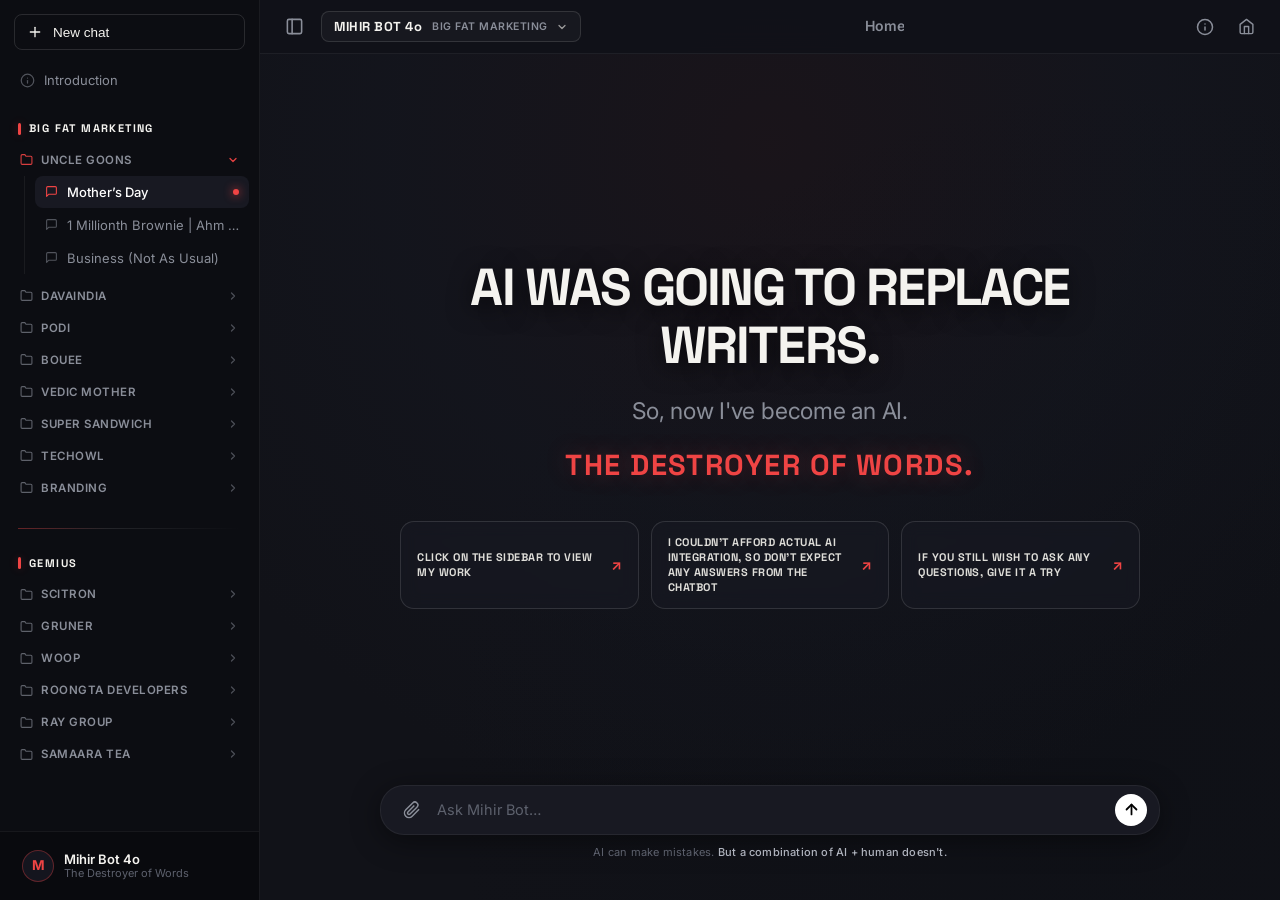
==== index.html @ 26ad2152 "Portfolio checkpoint" ====
<!DOCTYPE html>
<html lang="en">
<head>
  <meta charset="UTF-8" />
  <meta name="viewport" content="width=device-width, initial-scale=1.0" />
  <title>Mihir Bot 4o | The Destroyer of Words</title>
  <meta name="description" content="AI was going to replace writers. So, now I've become an AI. The Destroyer of Words." />

  <!-- Fonts: Space Grotesk (Editorial Display) & Inter (UI Sans) -->
  <link rel="preconnect" href="https://fonts.googleapis.com" />
  <link rel="preconnect" href="https://fonts.gstatic.com" crossorigin />
  <link href="https://fonts.googleapis.com/css2?family=Inter:wght@400;500;600;700&family=Space+Grotesk:wght@600;700;800;900&display=swap" rel="stylesheet" />

  <!-- Main Stylesheet -->
  <link rel="stylesheet" href="style.css" />
  <link rel="icon" type="image/svg+xml" href="favicon.svg" />
</head>
<body>

  <div class="app-layout">
    
    <!-- ========================================== -->
    <!-- LEFT SIDEBAR: PROJECTS & CHATS TREE        -->
    <!-- ========================================== -->
    <aside class="sidebar" id="sidebar">
      
      <!-- Top Action Bar -->
      <div class="sidebar-header">
        <button class="new-chat-btn" id="new-chat-btn" title="Start new chat / Home">
          <svg width="16" height="16" viewBox="0 0 24 24" fill="none" stroke="currentColor" stroke-width="2" stroke-linecap="round" stroke-linejoin="round">
            <line x1="12" y1="5" x2="12" y2="19"></line>
            <line x1="5" y1="12" x2="19" y2="12"></line>
          </svg>
          <span>New chat</span>
        </button>

        <button class="sidebar-toggle-btn mobile-only" id="sidebar-close-btn" aria-label="Close sidebar">
          <svg width="18" height="18" viewBox="0 0 24 24" fill="none" stroke="currentColor" stroke-width="2">
            <line x1="18" y1="6" x2="6" y2="18"></line>
            <line x1="6" y1="6" x2="18" y2="18"></line>
          </svg>
        </button>
      </div>


      <!-- Navigation Hierarchy: Introduction & Project Folders -->
      <div class="sidebar-content" id="sidebar-content">
        <!-- Rendered dynamically from data.js -->
      </div>

      <!-- User Identity Footer -->
      <div class="sidebar-footer">
        <div class="user-profile-card" id="btn-sidebar-profile">
          <div class="user-avatar" id="sidebar-avatar">M</div>
          <div class="user-info">
            <span class="user-name" id="sidebar-name">Mihir Bot 4o</span>
            <span class="user-role" id="sidebar-role">The Destroyer of Words</span>
          </div>
        </div>
      </div>
    </aside>

    <!-- Overlay backdrop for mobile drawer -->
    <div class="sidebar-overlay" id="sidebar-overlay"></div>

    <!-- ========================================== -->
    <!-- MAIN WORKSPACE                             -->
    <!-- ========================================== -->
    <main class="main-wrapper">
      
      <!-- Top Navigation Bar -->
      <header class="top-nav">
        <div class="nav-left">
          <button class="icon-btn" id="sidebar-open-btn" aria-label="Open sidebar" title="Toggle sidebar">
            <svg width="19" height="19" viewBox="0 0 24 24" fill="none" stroke="currentColor" stroke-width="2" stroke-linecap="round" stroke-linejoin="round">
              <rect x="3" y="3" width="18" height="18" rx="2" ry="2"></rect>
              <line x1="9" y1="3" x2="9" y2="21"></line>
            </svg>
          </button>
          
          <!-- Model Selector Dropdown Trigger -->
          <div class="model-selector-wrapper" id="model-selector-wrapper">
            <button class="model-badge" id="model-badge" type="button" aria-haspopup="true" aria-expanded="false" title="Switch Mihir Bot version / era">
              <span class="model-name" id="current-model-name">MIHIR BOT 4o</span>
              <span class="model-subtitle" id="current-model-subtitle">BIG FAT MARKETING</span>
              <svg class="model-chevron" width="12" height="12" viewBox="0 0 24 24" fill="none" stroke="currentColor" stroke-width="2.5" stroke-linecap="round" stroke-linejoin="round">
                <polyline points="6 9 12 15 18 9"></polyline>
              </svg>
            </button>

            <div class="version-note" id="version-note" aria-live="polite">Previous versions cannot be reset to, but the bot can be upgraded with a new job.</div>

            <!-- Dropdown Menu for Eras of Mihir Bot -->
            <div class="model-dropdown-menu hidden" id="model-dropdown-menu" role="menu">
              <div class="model-dropdown-header">VERSIONS / ERAS</div>
              
              <button class="model-dropdown-item active" type="button" data-version="4o" data-title="MIHIR BOT 4o" data-subtitle="Big Fat Marketing" data-agency-id="big-fat-marketing" role="menuitem">
                <div class="model-option-info">
                  <div class="model-option-title">MIHIR BOT 4o</div>
                  <div class="model-option-desc">Big Fat Marketing</div>
                </div>
                <div class="model-option-check">
                  <svg width="14" height="14" viewBox="0 0 24 24" fill="none" stroke="currentColor" stroke-width="2.5">
                    <polyline points="20 6 9 17 4 12"></polyline>
                  </svg>
                </div>
              </button>

              <button class="model-dropdown-item" type="button" data-version="3o" data-title="MIHIR BOT 3o" data-subtitle="Gemius" data-agency-id="gemius" role="menuitem">
                <div class="model-option-info">
                  <div class="model-option-title">MIHIR BOT 3o</div>
                  <div class="model-option-desc">Gemius</div>
                </div>
                <div class="model-option-check">
                  <svg width="14" height="14" viewBox="0 0 24 24" fill="none" stroke="currentColor" stroke-width="2.5">
                    <polyline points="20 6 9 17 4 12"></polyline>
                  </svg>
                </div>
              </button>

              <button class="model-dropdown-item" type="button" data-version="2o" data-title="MIHIR BOT 2o" data-subtitle="Harmony" data-agency-id="harmony" role="menuitem">
                <div class="model-option-info">
                  <div class="model-option-title">MIHIR BOT 2o</div>
                  <div class="model-option-desc">Harmony</div>
                </div>
                <div class="model-option-check">
                  <svg width="14" height="14" viewBox="0 0 24 24" fill="none" stroke="currentColor" stroke-width="2.5">
                    <polyline points="20 6 9 17 4 12"></polyline>
                  </svg>
                </div>
              </button>

              <button class="model-dropdown-item" type="button" data-version="1o" data-title="MIHIR BOT 1o" data-subtitle="Good old days :/" data-agency-id="legacy" role="menuitem">
                <div class="model-option-info">
                  <div class="model-option-title">MIHIR BOT 1o</div>
                  <div class="model-option-desc">Good old days :/</div>
                </div>
                <div class="model-option-check">
                  <svg width="14" height="14" viewBox="0 0 24 24" fill="none" stroke="currentColor" stroke-width="2.5">
                    <polyline points="20 6 9 17 4 12"></polyline>
                  </svg>
                </div>
              </button>
            </div>
          </div>
        </div>

        <div class="nav-center">
          <span class="current-chat-title" id="nav-chat-title">Home</span>
        </div>

        <div class="nav-right">
          <button class="icon-btn" id="btn-open-intro-modal" title="Mihir Bot Origin">
            <svg width="18" height="18" viewBox="0 0 24 24" fill="none" stroke="currentColor" stroke-width="2" stroke-linecap="round" stroke-linejoin="round">
              <circle cx="12" cy="12" r="10"></circle>
              <line x1="12" y1="16" x2="12" y2="12"></line>
              <line x1="12" y1="8" x2="12.01" y2="8"></line>
            </svg>
          </button>

          <button class="icon-btn" id="btn-toggle-home" title="Home / Concept screen">
            <svg width="17" height="17" viewBox="0 0 24 24" fill="none" stroke="currentColor" stroke-width="2" stroke-linecap="round" stroke-linejoin="round">
              <path d="M3 9l9-7 9 7v11a2 2 0 0 1-2 2H5a2 2 0 0 1-2-2z"></path>
              <polyline points="9 22 9 12 15 12 15 22"></polyline>
            </svg>
          </button>
        </div>
      </header>

      <!-- ========================================== -->
      <!-- VIEW 1: CINEMATIC OPENING TITLE CARD       -->
      <!-- ========================================== -->
      <section class="landing-view" id="landing-view">
        <div class="landing-inner">
          
          <!-- Cinematic Typographic Hierarchy -->
          <div class="concept-hero">
            <div class="concept-statement-container">
              <h1 class="hero-primary-line">AI WAS GOING TO REPLACE WRITERS.</h1>
              <p class="hero-secondary-line">So, now I've become an AI.</p>
              <div class="hero-payoff-line">THE DESTROYER OF WORDS.</div>
            </div>

            <!-- Interactive Prompt Cards -->
            <div class="prompt-cards-container" id="prompt-cards-container">
              <button class="prompt-card" data-prompt="Click on the sidebar to view my work">
                <span class="prompt-card-text">Click on the sidebar to view my work</span>
                <span class="prompt-card-arrow">↗</span>
              </button>
              <button class="prompt-card" data-prompt="I couldn’t afford actual AI integration, so don’t expect any answers from the chatbot">
                <span class="prompt-card-text">I couldn’t afford actual AI integration, so don’t expect any answers from the chatbot</span>
                <span class="prompt-card-arrow">↗</span>
              </button>
              <button class="prompt-card" data-prompt="If you still wish to ask any questions, give it a try">
                <span class="prompt-card-text">If you still wish to ask any questions, give it a try</span>
                <span class="prompt-card-arrow">↗</span>
              </button>
            </div>

            <!-- INLINE HOME CONVERSATION THREAD (STAYS ON THE SAME PAGE) -->
            <div class="home-chat-thread" id="home-chat-thread"></div>
          </div>

          <!-- Bottom Prompt Input Bar -->
          <div class="landing-input-wrapper">
            <div class="chat-input-box" id="landing-input-box">
              <button class="tool-btn" title="Attachment">
                <svg width="18" height="18" viewBox="0 0 24 24" fill="none" stroke="currentColor" stroke-width="2">
                  <path d="M21.44 11.05l-9.19 9.19a6 6 0 0 1-8.49-8.49l9.19-9.19a4 4 0 0 1 5.66 5.66l-9.2 9.19a2 2 0 0 1-2.83-2.83l8.49-8.48"></path>
                </svg>
              </button>
              
              <input 
                type="text" 
                id="landing-text-input" 
                placeholder="Ask Mihir Bot…" 
                autocomplete="off" 
              />

              <button class="send-btn" id="landing-send-btn" aria-label="Enter chat" title="Send prompt">
                <svg width="17" height="17" viewBox="0 0 24 24" fill="none" stroke="currentColor" stroke-width="2.5" stroke-linecap="round" stroke-linejoin="round">
                  <line x1="12" y1="19" x2="12" y2="5"></line>
                  <polyline points="5 12 12 5 19 12"></polyline>
                </svg>
              </button>
            </div>
            
            <div class="input-disclaimer">
              AI can make mistakes. <span class="disclaimer-highlight">But a combination of AI + human doesn't.</span>
            </div>
          </div>

        </div>
      </section>

      <!-- ========================================== -->
      <!-- VIEW 2: CHAT CONVERSATION VIEW             -->
      <!-- ========================================== -->
      <section class="chat-view hidden" id="chat-view">
        
        <!-- Project Sub-topic Pill Filter Bar -->
        <div class="chat-topic-bar hidden" id="chat-topic-bar">
          <div class="topic-bar-inner" id="topic-pills-container">
            <!-- Rendered dynamically for multi-campaign projects -->
          </div>
        </div>

        <!-- Messages Scroll Container -->
        <div class="chat-scroll-area" id="chat-scroll-area">
          <div class="messages-container" id="messages-container">
            <!-- Messages rendered dynamically from data.js -->
          </div>
        </div>

        <!-- Sticky Bottom Chat Input Bar -->
        <div class="chat-bottom-bar">
          <div class="bottom-bar-inner">
            <div class="chat-input-box" id="chat-input-box">
              <button class="tool-btn" title="Attach file">
                <svg width="18" height="18" viewBox="0 0 24 24" fill="none" stroke="currentColor" stroke-width="2">
                  <path d="M21.44 11.05l-9.19 9.19a6 6 0 0 1-8.49-8.49l9.19-9.19a4 4 0 0 1 5.66 5.66l-9.2 9.19a2 2 0 0 1-2.83-2.83l8.49-8.48"></path>
                </svg>
              </button>
              
              <input 
                type="text" 
                id="chat-text-input" 
                placeholder="Ask Mihir Bot…" 
                autocomplete="off" 
              />

              <button class="send-btn" id="chat-send-btn" aria-label="Send message" title="Send message">
                <svg width="17" height="17" viewBox="0 0 24 24" fill="none" stroke="currentColor" stroke-width="2.5" stroke-linecap="round" stroke-linejoin="round">
                  <line x1="12" y1="19" x2="12" y2="5"></line>
                  <polyline points="5 12 12 5 19 12"></polyline>
                </svg>
              </button>
            </div>
            
            <div class="input-disclaimer">
              AI can make mistakes. <span class="disclaimer-highlight">But a combination of AI + human doesn't.</span>
            </div>
          </div>
        </div>
      </section>

    </main>
  </div>

  <!-- ========================================== -->
  <!-- CONVERSATIONAL INTRODUCTION POP-UP MODAL   -->
  <!-- ========================================== -->
  <div class="intro-modal-overlay" id="intro-modal-overlay" role="dialog" aria-modal="true" aria-hidden="true">
    <div class="intro-modal-backdrop" id="intro-modal-backdrop"></div>
    <div class="intro-modal-window">
      <div class="intro-modal-header">
        <div class="intro-modal-title-group">
          <div class="intro-status-dot"></div>
          <span class="intro-modal-title">MIHIR BOT</span>
          <span class="intro-badge">Origin</span>
        </div>
        <button class="intro-close-btn" id="intro-close-btn" aria-label="Close introduction" title="Close (Esc)">
          <svg width="18" height="18" viewBox="0 0 24 24" fill="none" stroke="currentColor" stroke-width="2" stroke-linecap="round" stroke-linejoin="round">
            <line x1="18" y1="6" x2="6" y2="18"></line>
            <line x1="6" y1="6" x2="18" y2="18"></line>
          </svg>
        </button>
      </div>

      <div class="intro-modal-body">
        <div class="intro-portrait-container">
          <img src="images/Introduction - mihir bot.png" alt="Mihir Bot Portrait" class="intro-portrait-img" />
          <div class="intro-portrait-glitch-badge">MIHIR BOT 4o</div>
        </div>
        <div class="intro-conversation-container" id="intro-conversation-container">
          <!-- Populated dynamically from PORTFOLIO_CONFIG.introductionModal -->
        </div>
      </div>
    </div>
  </div>

  <!-- ========================================== -->
  <!-- FULLSCREEN IMAGE LIGHTBOX MODAL            -->
  <!-- ========================================== -->
  <div class="lightbox-modal" id="image-lightbox" role="dialog" aria-modal="true" aria-hidden="true">
    <div class="lightbox-backdrop" id="lightbox-backdrop"></div>
    <div class="lightbox-content">
      <button class="lightbox-close-btn" id="lightbox-close" aria-label="Close preview" title="Close (Esc)">
        <svg width="22" height="22" viewBox="0 0 24 24" fill="none" stroke="currentColor" stroke-width="2" stroke-linecap="round" stroke-linejoin="round">
          <line x1="18" y1="6" x2="6" y2="18"></line>
          <line x1="6" y1="6" x2="18" y2="18"></line>
        </svg>
      </button>
      <div class="lightbox-image-wrapper">
        <img src="" alt="" id="lightbox-img" />
      </div>
      <div class="lightbox-caption" id="lightbox-caption"></div>
    </div>
  </div>

  <!-- Scripts -->
  <script src="data_new.js"></script>
  <script src="app.js"></script>
</body>
</html>
---- style.css ----
/* ==========================================================================
   MIHIR BOT 4o | BLACK + RED CINEMATIC THEME (PURE REFINED PALETTE)
   Agency: BIG FAT MARKETING
   Concept: "AI was going to replace writers. So, now I've become an AI."
   Mood: Pure Obsidian / Charcoal • Warm Off-White • Crimson Red (Sole Accent)
   ========================================================================== */

:root {
  /* Dark Obsidian & Charcoal Palette */
  --bg-app: #08090c;
  --bg-sidebar: #0c0d12;
  --bg-main: #111218;
  --bg-surface: #181922;
  --bg-surface-hover: #222430;
  --bg-surface-active: #2b2e3e;
  
  /* User Message Dark Charcoal Bubble */
  --bg-user-bubble: #191b24;
  --border-user-bubble: rgba(255, 255, 255, 0.08);
  
  /* Borders & Tactical Dividers */
  --border-subtle: rgba(255, 255, 255, 0.06);
  --border-medium: rgba(255, 255, 255, 0.12);
  --border-focus: rgba(239, 68, 68, 0.45);
  
  /* Cinematic Typography Colors */
  --text-primary: #f4f3ef;       /* Warm off-white */
  --text-secondary: #8a8e99;     /* Muted grey */
  --text-muted: #5d616d;         /* Low-key subtle text */
  
  /* Major Accent: Crimson Red (Sole Accent) */
  --accent-red: #ef4444;         /* Sharp Crimson Red */
  --accent-red-hover: #ff5c5c;
  --accent-red-dark: #b91c1c;
  --accent-red-muted: rgba(239, 68, 68, 0.12);
  --accent-red-glow: rgba(239, 68, 68, 0.28);
  
  /* Geometry & Layout */
  --sidebar-width: 260px;
  --header-height: 54px;
  --max-content-width: 780px;
  
  --radius-sm: 8px;
  --radius-md: 14px;
  --radius-lg: 24px;
  --radius-full: 9999px;
  
  --transition-fast: 0.16s ease;
  --transition-normal: 0.26s cubic-bezier(0.16, 1, 0.3, 1);
}

/* Base Reset */
*, *::before, *::after {
  box-sizing: border-box;
  margin: 0;
  padding: 0;
}

html, body {
  width: 100%;
  min-height: 100%;
  overflow-x: hidden;
  overflow-y: auto;
  background-color: var(--bg-app);
  color: var(--text-primary);
  font-family: 'Inter', -apple-system, BlinkMacSystemFont, 'Segoe UI', Roboto, sans-serif;
  font-size: 15px;
  line-height: 1.6;
  -webkit-font-smoothing: antialiased;
  -webkit-text-size-adjust: 100%;
  text-rendering: optimizeLegibility;
}

body {
  overscroll-behavior-y: contain;
}

/* Scrollbar Customization */
::-webkit-scrollbar {
  width: 6px;
  height: 6px;
}
::-webkit-scrollbar-track {
  background: transparent;
}
::-webkit-scrollbar-thumb {
  background: rgba(255, 255, 255, 0.12);
  border-radius: 4px;
}
::-webkit-scrollbar-thumb:hover {
  background: rgba(255, 255, 255, 0.25);
}

/* App Main Layout Grid */
.app-layout {
  display: flex;
  width: 100vw;
  height: 100vh;
  position: relative;
  overflow: hidden;
  background: var(--bg-app);
}

/* ==========================================================================
   1. LEFT SIDEBAR (PROJECTS & CHATS FOLDER TREE)
   ========================================================================== */
.sidebar {
  width: var(--sidebar-width);
  height: 100%;
  background-color: var(--bg-sidebar);
  border-right: 1px solid var(--border-subtle);
  display: flex;
  flex-direction: column;
  flex-shrink: 0;
  z-index: 50;
  transition: transform var(--transition-normal);
}

.sidebar-header {
  padding: 14px 14px 8px 14px;
  display: flex;
  align-items: center;
  gap: 8px;
}

.new-chat-btn {
  flex: 1;
  display: flex;
  align-items: center;
  gap: 10px;
  background: transparent;
  color: var(--text-primary);
  border: 1px solid var(--border-medium);
  border-radius: var(--radius-sm);
  padding: 9px 12px;
  font-size: 13.5px;
  font-weight: 500;
  cursor: pointer;
  transition: background var(--transition-fast), border-color var(--transition-fast), transform var(--transition-fast);
}

.new-chat-btn:hover {
  background: var(--bg-surface-hover);
  border-color: var(--border-focus);
  transform: translateY(-1px);
}

.sidebar-toggle-btn {
  background: transparent;
  border: none;
  color: var(--text-secondary);
  cursor: pointer;
  padding: 6px;
  border-radius: var(--radius-sm);
  display: flex;
  align-items: center;
  justify-content: center;
}

.sidebar-toggle-btn:hover {
  background: var(--bg-surface);
  color: var(--text-primary);
}

/* Sidebar Content Hierarchy */
.sidebar-content {
  flex: 1;
  overflow-y: auto;
  padding: 6px 10px 20px 10px;
  display: flex;
  flex-direction: column;
  gap: 2px;
}

/* Standalone Top-Level Chat Item (Introduction) */
.standalone-chat {
  margin-bottom: 8px;
  padding: 9px 12px;
  border: 1px solid var(--border-subtle);
  border-radius: var(--radius-sm);
  background: rgba(255, 255, 255, 0.02);
}

.standalone-chat:hover {
  background: var(--bg-surface);
  border-color: var(--border-medium);
}

.standalone-chat.active {
  background: var(--bg-surface-active);
  border-color: var(--accent-red);
}

/* Agency Section Container */
.agency-section {
  display: flex;
  flex-direction: column;
  gap: 2px;
  margin-bottom: 6px;
}

/* Agency Header in Sidebar */
.agency-header {
  display: flex;
  align-items: center;
  gap: 8px;
  padding: 14px 10px 6px 8px;
  font-family: 'Space Grotesk', 'Inter', sans-serif;
  font-size: 11px;
  font-weight: 800;
  color: var(--text-primary);
  text-transform: uppercase;
  letter-spacing: 1.4px;
  user-select: none;
}

.agency-header::before {
  content: '';
  width: 3px;
  height: 12px;
  background-color: var(--accent-red);
  border-radius: 2px;
  flex-shrink: 0;
  box-shadow: 0 0 8px var(--accent-red-glow);
}

.agency-name {
  overflow: hidden;
  text-overflow: ellipsis;
  white-space: nowrap;
}

/* Agency Divider Separating BFM and GEMIUS */
.agency-divider {
  height: 1px;
  background: linear-gradient(90deg, rgba(239, 68, 68, 0.4) 0%, rgba(255, 255, 255, 0.1) 40%, transparent 100%);
  margin: 16px 8px 10px 8px;
  flex-shrink: 0;
}

/* Section Sub-Header (e.g. BRANDING under BFM) */
.section-sub-header {
  padding: 12px 10px 4px 10px;
  font-size: 10px;
  font-weight: 700;
  color: var(--text-muted);
  text-transform: uppercase;
  letter-spacing: 1.2px;
  display: flex;
  align-items: center;
  gap: 6px;
}

.section-sub-header::before {
  content: '—';
  color: var(--border-medium);
  font-size: 9px;
}

/* Client & Folder Groups (Collapsible) */
.client-group,
.project-group,
.folder-group {
  display: flex;
  flex-direction: column;
  margin-bottom: 2px;
}

/* Client & Folder Header Buttons */
.client-header,
.project-header,
.folder-header {
  width: 100%;
  display: flex;
  align-items: center;
  justify-content: space-between;
  padding: 7px 10px;
  border-radius: var(--radius-sm);
  background: transparent;
  border: none;
  color: var(--text-secondary);
  font-size: 11.5px;
  font-weight: 600;
  letter-spacing: 0.5px;
  text-transform: uppercase;
  font-family: inherit;
  cursor: pointer;
  transition: background var(--transition-fast), color var(--transition-fast);
  user-select: none;
}

.client-header:hover,
.project-header:hover,
.folder-header:hover {
  background: var(--bg-surface);
  color: var(--text-primary);
}

.client-header-left,
.project-header-left,
.folder-header-left {
  display: flex;
  align-items: center;
  gap: 8px;
  overflow: hidden;
  text-overflow: ellipsis;
  white-space: nowrap;
}

.client-folder-icon,
.project-header-left svg,
.folder-header-left svg {
  flex-shrink: 0;
  opacity: 0.65;
  transition: opacity var(--transition-fast), color var(--transition-fast);
}

.client-header:hover .client-folder-icon,
.project-header:hover svg,
.folder-header:hover svg {
  opacity: 0.95;
  color: var(--text-primary);
}

.client-group.expanded .client-folder-icon,
.folder-group.expanded .client-folder-icon {
  color: var(--accent-red);
  opacity: 0.9;
}

.client-chevron,
.project-chevron {
  flex-shrink: 0;
  transition: transform var(--transition-fast), opacity var(--transition-fast), color var(--transition-fast);
  opacity: 0.5;
}

.client-header:hover .client-chevron,
.project-header:hover .project-chevron,
.folder-header:hover .client-chevron {
  opacity: 0.9;
}

/* Chevron Rotation: Right when collapsed, Down (90deg) when expanded */
.client-group.expanded .client-chevron,
.project-group.expanded .project-chevron,
.folder-group.expanded .client-chevron {
  transform: rotate(90deg);
  opacity: 0.95;
  color: var(--accent-red);
}

/* Client Child Chats Container */
.client-chats,
.project-chats {
  display: flex;
  flex-direction: column;
  gap: 1px;
  margin-left: 14px;
  padding-left: 10px;
  border-left: 1px solid var(--border-subtle);
  margin-top: 2px;
  margin-bottom: 4px;
}

.client-group.collapsed .client-chats,
.project-group.collapsed .project-chats,
.folder-group.collapsed .folder-content {
  display: none;
}

/* Chat Items (Both top-level and inside projects) */
.chat-item {
  width: 100%;
  display: flex;
  align-items: center;
  gap: 9px;
  padding: 8px 10px;
  border-radius: var(--radius-sm);
  background: transparent;
  border: none;
  color: var(--text-secondary);
  text-align: left;
  font-size: 13px;
  font-weight: 400;
  font-family: inherit;
  cursor: pointer;
  transition: background var(--transition-fast), color var(--transition-fast), transform var(--transition-fast);
  position: relative;
  white-space: nowrap;
  overflow: hidden;
  text-overflow: ellipsis;
}

.chat-item svg {
  flex-shrink: 0;
  opacity: 0.55;
  transition: opacity var(--transition-fast), color var(--transition-fast);
}

.chat-item:hover {
  background: var(--bg-surface);
  color: var(--text-primary);
}

.chat-item:hover svg {
  opacity: 1;
}

.chat-item.active {
  background: var(--bg-surface);
  color: #ffffff;
  font-weight: 500;
}

.chat-item.active svg {
  opacity: 1;
  color: var(--accent-red);
}

.chat-item.active::after {
  content: '';
  position: absolute;
  right: 10px;
  width: 6px;
  height: 6px;
  background-color: var(--accent-red);
  border-radius: 50%;
  box-shadow: 0 0 10px var(--accent-red);
}

.chat-item-title {
  overflow: hidden;
  text-overflow: ellipsis;
  white-space: nowrap;
}

.sidebar-footer {
  padding: 12px 14px;
  border-top: 1px solid var(--border-subtle);
  background-color: rgba(0, 0, 0, 0.25);
}

.user-profile-card {
  display: flex;
  align-items: center;
  gap: 10px;
  padding: 6px 8px;
  border-radius: var(--radius-sm);
  cursor: pointer;
  transition: background var(--transition-fast);
}

.user-profile-card:hover {
  background: var(--bg-surface);
}

.user-avatar {
  width: 32px;
  height: 32px;
  border-radius: 50%;
  background: #14151e;
  border: 1px solid rgba(239, 68, 68, 0.35);
  color: var(--accent-red);
  display: flex;
  align-items: center;
  justify-content: center;
  font-weight: 700;
  font-size: 13.5px;
}

.user-info {
  display: flex;
  flex-direction: column;
  line-height: 1.25;
}

.user-name {
  font-size: 13px;
  font-weight: 600;
  color: var(--text-primary);
}

.user-role {
  font-size: 11px;
  color: var(--text-muted);
}

/* ==========================================================================
   2. MAIN WORKSPACE & TOP NAV
   ========================================================================== */
.main-wrapper {
  flex: 1;
  min-width: 0;
  height: 100%;
  display: flex;
  flex-direction: column;
  background-color: var(--bg-main);
  background-image: 
    radial-gradient(circle at 50% 16%, rgba(239, 68, 68, 0.038) 0%, rgba(22, 24, 34, 0.42) 42%, transparent 75%),
    radial-gradient(circle at 85% 85%, rgba(14, 16, 22, 0.7) 0%, transparent 60%);
  position: relative;
  overflow: hidden;
}

.top-nav {
  height: var(--header-height);
  padding: 0 18px;
  display: flex;
  align-items: center;
  justify-content: space-between;
  border-bottom: 1px solid var(--border-subtle);
  background-color: rgba(17, 18, 24, 0.88);
  backdrop-filter: blur(12px);
  z-index: 20;
}

.nav-left, .nav-right {
  display: flex;
  align-items: center;
  gap: 10px;
  min-width: 0;
}

.nav-center {
  display: flex;
  align-items: center;
  min-width: 0;
  flex: 1;
  justify-content: center;
}

.current-chat-title {
  font-size: 14px;
  font-weight: 600;
  color: var(--text-secondary);
  letter-spacing: -0.2px;
  white-space: nowrap;
  overflow: hidden;
  text-overflow: ellipsis;
  max-width: 100%;
}

.icon-btn {
  background: transparent;
  border: none;
  color: var(--text-secondary);
  cursor: pointer;
  padding: 7px;
  border-radius: var(--radius-sm);
  display: flex;
  align-items: center;
  justify-content: center;
  transition: background var(--transition-fast), color var(--transition-fast);
}

.icon-btn:hover {
  background: var(--bg-surface);
  color: var(--text-primary);
}

/* Model Selector Wrapper & Dropdown */
.model-selector-wrapper {
  position: relative;
  display: inline-flex;
}

.model-badge {
  display: flex;
  align-items: center;
  gap: 8px;
  padding: 6px 12px;
  border-radius: var(--radius-sm);
  background: rgba(255, 255, 255, 0.03);
  border: 1px solid var(--border-medium);
  cursor: pointer;
  color: var(--text-primary);
  font-family: inherit;
  transition: all var(--transition-fast);
}

.model-badge:hover,
.model-badge.open {
  background: var(--bg-surface);
  border-color: var(--border-medium);
}

.model-name {
  font-family: 'Space Grotesk', 'Inter', sans-serif;
  font-weight: 700;
  font-size: 13px;
  letter-spacing: 0.5px;
  color: var(--text-primary);
}

.model-subtitle {
  font-size: 10.5px;
  font-weight: 600;
  color: var(--text-secondary);
  letter-spacing: 0.5px;
  text-transform: uppercase;
  padding-left: 2px;
}

.model-chevron {
  opacity: 0.6;
  transition: transform var(--transition-fast), opacity var(--transition-fast);
}

.model-badge:hover .model-chevron {
  opacity: 1;
}

.model-badge.open .model-chevron {
  transform: rotate(180deg);
  opacity: 1;
  color: var(--accent-red);
}

/* Model Dropdown Menu */
.model-dropdown-menu {
  position: absolute;
  top: calc(100% + 6px);
  left: 0;
  min-width: 240px;
  background: #0f1017;
  border: 1px solid var(--border-medium);
  border-radius: var(--radius-md);
  box-shadow: 0 16px 40px rgba(0, 0, 0, 0.85), 0 0 20px rgba(239, 68, 68, 0.1);
  padding: 6px;
  z-index: 250;
  display: flex;
  flex-direction: column;
  gap: 2px;
  animation: dropdownFadeIn 0.16s ease-out;
}

.model-dropdown-menu.hidden {
  display: none;
}

@keyframes dropdownFadeIn {
  from { opacity: 0; transform: translateY(-4px); }
  to { opacity: 1; transform: translateY(0); }
}

.model-dropdown-header {
  padding: 6px 10px 4px 10px;
  font-size: 9.5px;
  font-weight: 800;
  letter-spacing: 1px;
  color: var(--text-muted);
  text-transform: uppercase;
}

.model-dropdown-item {
  display: flex;
  align-items: center;
  justify-content: space-between;
  padding: 8px 10px;
  border-radius: var(--radius-sm);
  background: transparent;
  border: none;
  color: var(--text-secondary);
  text-align: left;
  cursor: default;
  pointer-events: none;
  font-family: inherit;
  transition: all var(--transition-fast);
}

.model-dropdown-item:hover {
  background: var(--bg-surface);
  color: var(--text-primary);
}

.model-dropdown-item.active {
  background: rgba(239, 68, 68, 0.1);
  color: #ffffff;
}

.model-option-info {
  display: flex;
  flex-direction: column;
  gap: 2px;
}

.model-option-title {
  font-family: 'Space Grotesk', 'Inter', sans-serif;
  font-size: 12.5px;
  font-weight: 700;
  letter-spacing: 0.3px;
  color: var(--text-primary);
}

.model-dropdown-item.active .model-option-title {
  color: #ffffff;
}

.model-option-desc {
  font-size: 11px;
  color: var(--text-secondary);
}

.model-dropdown-item.active .model-option-desc {
  color: var(--accent-red);
}

.model-option-check {
  opacity: 0;
  color: var(--accent-red);
  display: flex;
  align-items: center;
  justify-content: center;
  transition: opacity var(--transition-fast);
}

.model-dropdown-item.active .model-option-check {
  opacity: 1;
}

.version-note {
  position: relative;
  display: none;
  margin-top: 8px;
  padding: 6px 10px;
  border-radius: 999px;
  border: 1px solid rgba(239, 68, 68, 0.22);
  background: rgba(239, 68, 68, 0.08);
  color: #f6d8d8;
  font-size: 10px;
  letter-spacing: 0.08em;
  text-transform: uppercase;
  text-align: center;
  line-height: 1.5;
}

.version-note.visible {
  display: block;
}

.think-outside-bot {
  margin-top: 12px;
  padding-top: 10px;
  border-top: 1px solid rgba(255, 255, 255, 0.08);
  color: var(--accent-red);
  font-size: 10.5px;
  font-weight: 800;
  letter-spacing: 0.18em;
  text-transform: uppercase;
}

.media-group {
  display: flex;
  flex-wrap: wrap;
  gap: 12px;
  align-items: flex-start;
}

.media-group > * {
  flex: 1 1 220px;
  min-width: 0;
}

.media-gallery-row {
  width: 100%;
  justify-content: flex-start;
}

.media-gallery {
  display: flex;
  gap: 12px;
  width: 100%;
  max-width: 100%;
  overflow-x: auto;
  padding-bottom: 6px;
  scrollbar-width: thin;
  align-items: flex-start;
  -webkit-overflow-scrolling: touch;
}

.media-gallery > .message-row {
  flex: 0 0 320px;
  width: 320px;
  max-width: 320px;
  min-width: 220px;
}

.media-gallery > .message-row .media-message-wrapper,
.media-gallery > .message-row .chat-image-card,
.media-gallery > .message-row .chat-video-card {
  width: 100%;
  max-width: 100%;
}

/* ==========================================================================
   3. VIEW 1: OPENING HERO SCREEN & PROMPT CARDS
   ========================================================================== */
.landing-view {
  flex: 1;
  overflow-y: auto;
  display: flex;
  flex-direction: column;
  align-items: center;
  justify-content: center;
  padding: 28px 24px;
  opacity: 1;
  transform: scale(1);
  transition: opacity var(--transition-normal), transform var(--transition-normal);
}

.landing-view.hidden {
  display: none;
}

.landing-view.fade-out {
  opacity: 0;
  transform: scale(0.98);
  pointer-events: none;
}

.landing-inner {
  width: 100%;
  max-width: var(--max-content-width);
  height: 100%;
  min-height: calc(100vh - var(--header-height) - 60px);
  display: flex;
  flex-direction: column;
  align-items: center;
  justify-content: space-between;
  margin: 0 auto;
}

/* Cinematic Typographic Hierarchy: Big Idea -> Quiet Setup -> Big Payoff */
.concept-hero {
  flex: 1;
  display: flex;
  flex-direction: column;
  align-items: center;
  justify-content: center;
  text-align: center;
  padding: 20px 10px;
  width: 100%;
}

.concept-statement-container {
  display: flex;
  flex-direction: column;
  align-items: center;
  text-align: center;
  max-width: 760px;
}

/* 1. Primary Hero: Huge, Dominant, Off-White Display Grotesk */
.hero-primary-line {
  font-family: 'Space Grotesk', 'Inter', sans-serif;
  font-size: clamp(32px, 5vw, 52px);
  font-weight: 900;
  letter-spacing: -0.035em;
  line-height: 1.12;
  color: var(--text-primary);
  text-transform: uppercase;
  margin: 0;
  text-shadow: 0 4px 24px rgba(0, 0, 0, 0.7);
}

/* 2. Secondary Line: Quiet Setup - Conversational Sentence Case */
.hero-secondary-line {
  font-size: clamp(17px, 2.2vw, 23px);
  font-weight: 400;
  color: var(--text-secondary);
  line-height: 1.5;
  letter-spacing: -0.01em;
  margin: 20px 0 18px 0;
}

/* 3. Payoff: Bold Crimson Red Punchline / Personality */
.hero-payoff-line {
  font-family: 'Space Grotesk', 'Inter', sans-serif;
  font-size: clamp(20px, 3vw, 29px);
  font-weight: 800;
  letter-spacing: 0.05em;
  line-height: 1.25;
  color: var(--accent-red);
  text-transform: uppercase;
  margin: 0;
  text-shadow: 0 0 24px var(--accent-red-glow);
}

/* Three Interactive Prompt Cards */
.prompt-cards-container {
  display: grid;
  grid-template-columns: repeat(auto-fit, minmax(210px, 1fr));
  gap: 12px;
  width: 100%;
  max-width: 740px;
  margin-top: 38px;
}

.prompt-card {
  display: flex;
  align-items: center;
  justify-content: space-between;
  padding: 13px 16px;
  border-radius: var(--radius-md);
  background: rgba(24, 25, 34, 0.65);
  border: 1px solid var(--border-medium);
  color: var(--text-primary);
  cursor: pointer;
  text-align: left;
  transition: all var(--transition-fast);
  backdrop-filter: blur(8px);
  font-family: inherit;
}

.prompt-card:hover {
  background: var(--bg-surface-hover);
  border-color: var(--accent-red);
  transform: translateY(-2px);
  box-shadow: 0 8px 24px rgba(0, 0, 0, 0.4), 0 0 12px rgba(239, 68, 68, 0.2);
}

.prompt-card-text {
  font-family: 'Space Grotesk', sans-serif;
  font-size: 11px;
  font-weight: 700;
  letter-spacing: 0.5px;
  text-transform: uppercase;
  color: #deddd8;
  line-height: 1.35;
}

.prompt-card-arrow {
  color: var(--accent-red);
  font-size: 14px;
  font-weight: 700;
  margin-left: 8px;
  flex-shrink: 0;
  transition: transform var(--transition-fast);
}

.prompt-card:hover .prompt-card-arrow {
  transform: translate(2px, -2px);
}

/* Home Chat Thread (Responses stay on the same page!) */
.home-chat-thread {
  width: 100%;
  max-width: 740px;
  margin-top: 28px;
  display: flex;
  flex-direction: column;
  gap: 20px;
  padding-bottom: 24px;
}

.home-chat-thread:empty {
  display: none;
}

.home-msg-row {
  width: 100%;
  animation: homeMsgSlideUp 0.3s cubic-bezier(0.16, 1, 0.3, 1) forwards;
}

@keyframes homeMsgSlideUp {
  from { opacity: 0; transform: translateY(12px); }
  to { opacity: 1; transform: translateY(0); }
}

.home-chat-thread .user-message {
  display: flex;
  justify-content: flex-end;
}

.home-chat-thread .assistant-message {
  display: flex;
  justify-content: flex-start;
}

/* Branding Nested Folder Container */
.branding-subclients-container {
  display: flex;
  flex-direction: column;
  gap: 2px;
  margin-left: 10px;
  padding-left: 8px;
  border-left: 1px solid var(--border-subtle);
  margin-top: 2px;
  margin-bottom: 4px;
}

.landing-input-wrapper {
  width: 100%;
  display: flex;
  flex-direction: column;
  align-items: center;
  gap: 10px;
  padding-bottom: 12px;
}

/* ==========================================================================
   4. VIEW 2: CHAT CONVERSATION SCREEN (BLACK + RED CINEMATIC CHAT UI)
   ========================================================================== */
.chat-view {
  flex: 1;
  display: flex;
  flex-direction: column;
  height: calc(100vh - var(--header-height));
  position: relative;
  overflow: hidden;
  opacity: 1;
  transition: opacity var(--transition-normal);
}

.chat-view.hidden {
  display: none;
}

/* Sub-topic Pill Filter Bar */
.chat-topic-bar {
  padding: 9px 24px;
  border-bottom: 1px solid var(--border-subtle);
  background: rgba(14, 15, 21, 0.92);
  backdrop-filter: blur(12px);
  z-index: 15;
}

.chat-topic-bar.hidden {
  display: none;
}

.topic-bar-inner {
  display: flex;
  align-items: center;
  gap: 8px;
  overflow-x: auto;
  max-width: var(--max-content-width);
  margin: 0 auto;
  scrollbar-width: none;
}

.topic-bar-inner::-webkit-scrollbar {
  display: none;
}

.topic-pill {
  padding: 4px 12px;
  border-radius: var(--radius-full);
  font-size: 11px;
  font-weight: 600;
  text-transform: uppercase;
  letter-spacing: 0.5px;
  background: rgba(255, 255, 255, 0.04);
  border: 1px solid var(--border-subtle);
  color: var(--text-secondary);
  cursor: pointer;
  white-space: nowrap;
  transition: all var(--transition-fast);
  font-family: inherit;
}

.topic-pill:hover {
  background: var(--bg-surface);
  color: var(--text-primary);
  border-color: var(--border-medium);
}

.topic-pill.active {
  background: var(--accent-red-muted);
  color: #ffffff;
  border-color: var(--accent-red);
}

.chat-scroll-area {
  flex: 1;
  overflow-y: auto;
  padding: 34px 24px 180px 24px;
  scroll-behavior: smooth;
}

.messages-container {
  max-width: var(--max-content-width);
  margin: 0 auto;
  display: flex;
  flex-direction: column;
  gap: 12px; /* Compact conversational spacing */
}

/* Message Reveal Animation */
.message-row {
  display: flex;
  width: 100%;
  max-width: 100%;
  opacity: 0;
  transform: translateY(6px);
  animation: messageReveal 0.22s cubic-bezier(0.16, 1, 0.3, 1) forwards;
}

@keyframes messageReveal {
  to {
    opacity: 1;
    transform: translateY(0);
  }
}

/* Topic Divider inside Chat */
.message-row.topic-divider {
  justify-content: center;
  align-items: center;
  margin: 12px 0;
}

.topic-badge {
  padding: 5px 16px;
  border-radius: var(--radius-full);
  font-size: 11px;
  font-weight: 700;
  text-transform: uppercase;
  letter-spacing: 0.8px;
  background: rgba(239, 68, 68, 0.08);
  border: 1px solid rgba(239, 68, 68, 0.25);
  color: #fca5a5;
  box-shadow: 0 2px 10px rgba(0, 0, 0, 0.35);
}

/* Shared chat bubble presentation */
.message-row.user-message {
  justify-content: flex-end;
  width: 100%;
  margin-bottom: 18px;
}

.user-bubble {
  max-width: min(72%, 640px);
  background: rgba(17, 20, 28, 0.82);
  border: 1px solid rgba(255, 255, 255, 0.08);
  border-radius: 18px;
  color: var(--text-primary);
  padding: 12px 16px;
  font-size: 14.5px;
  line-height: 1.62;
  box-shadow: 0 10px 28px rgba(0, 0, 0, 0.18);
  word-break: break-word;
  transition: none;
}

.user-bubble:hover {
  transform: none;
  box-shadow: 0 10px 28px rgba(0, 0, 0, 0.18);
}

.user-bubble .chat-p {
  margin: 0;
}

.message-row.assistant-message {
  justify-content: flex-start;
  align-items: flex-start;
  width: 100%;
  margin-bottom: 18px;
}

.assistant-content {
  width: auto;
  max-width: min(88%, 820px);
  display: block;
  background: transparent;
  border: none;
  border-radius: 0;
  padding: 0;
  box-shadow: none;
  overflow: visible;
}

.message-text {
  color: #deddd8;
  font-size: 15px;
  line-height: 1.72;
  word-break: break-word;
  letter-spacing: -0.1px;
  background: transparent;
  border: none;
  border-radius: 0;
  padding: 0;
  box-shadow: none;
}

.message-text .chat-p,
.message-text .creative-quote,
.message-text .campaign-thought-highlight {
  margin: 0 0 14px;
}

.message-text .chat-p:last-child,
.message-text .creative-quote:last-child,
.message-text .campaign-thought-highlight:last-child {
  margin-bottom: 0;
}

/* Campaign Thought Emphasis (MAATI, DADI KE NUSHKE, STAY OWLERT, etc.) */
.message-text .campaign-thought-highlight {
  display: inline-block;
  font-family: 'Space Grotesk', sans-serif;
  font-size: 1.18em;
  font-weight: 800;
  letter-spacing: 0.04em;
  color: #ffffff;
  border-left: 3px solid var(--accent-red);
  padding-left: 12px;
  margin: 12px 0;
  line-height: 1.4;
  text-transform: uppercase;
  text-shadow: 0 0 16px rgba(239, 68, 68, 0.25);
}

/* Creative Line Emphasis inside Assistant Copy */
.message-text .creative-quote {
  font-size: 16px;
  font-weight: 600;
  color: #ffffff;
  border-left: 3px solid var(--accent-red);
  padding-left: 14px;
  margin: 16px 0;
  line-height: 1.6;
  text-shadow: 0 0 16px rgba(239, 68, 68, 0.2);
}

/* Natural Fallback Emphasis Styles */
.message-text .response-emphasis-first {
  font-weight: 700;
  color: #ffffff;
  font-size: 15.5px;
}

.message-text .response-emphasis-final {
  font-weight: 600;
  color: #ffffff;
}

/* ==========================================================================
   5. MEDIA ATTACHMENTS (IMAGE, VIDEO, FILE)
   ========================================================================== */
.message-row.image-message,
.message-row.video-message,
.message-row.file-message {
  justify-content: flex-start;
  align-items: flex-start;
  margin-top: -6px;
  margin-bottom: 6px;
}

.message-row.media-gallery-row {
  width: 100%;
  display: flex;
  justify-content: flex-start;
}

.media-message-wrapper {
  margin-left: 0;
  width: 100%;
  max-width: 100%;
}

.call-human-message {
  color: #f6d8d8;
  font-weight: 600;
}

/* Image Card */
.chat-image-card {
  position: relative;
  display: inline-block;
  width: min(100%, 340px);
  max-width: 100%;
  border-radius: var(--radius-md);
  overflow: hidden;
  background-color: #111218;
  border: 1px solid var(--border-medium);
  cursor: pointer;
  box-shadow: 0 6px 24px rgba(0, 0, 0, 0.5);
  transition: border-color var(--transition-fast), transform var(--transition-fast), box-shadow var(--transition-fast);
}

.chat-image-card:hover {
  border-color: var(--accent-red);
  transform: translateY(-2px);
  box-shadow: 0 10px 32px rgba(0, 0, 0, 0.7);
}

.chat-image-element {
  display: block;
  width: 100%;
  max-width: 100%;
  max-height: 420px;
  height: auto;
  object-fit: contain;
}

.image-zoom-overlay {
  position: absolute;
  top: 12px;
  right: 12px;
  background: rgba(0, 0, 0, 0.82);
  backdrop-filter: blur(4px);
  border: 1px solid var(--border-subtle);
  color: #ffffff;
  padding: 5px 12px;
  border-radius: var(--radius-full);
  font-size: 11.5px;
  font-weight: 500;
  display: flex;
  align-items: center;
  gap: 5px;
  opacity: 0.85;
  transition: opacity var(--transition-fast), background var(--transition-fast), color var(--transition-fast);
}

.chat-image-card:hover .image-zoom-overlay {
  opacity: 1;
  background: var(--accent-red);
  color: #ffffff;
  font-weight: 700;
}

.image-caption-text {
  padding: 10px 14px;
  font-size: 12px;
  color: var(--text-secondary);
  background: #14161e;
  border-top: 1px solid var(--border-subtle);
}

/* Video Card */
.chat-video-card {
  border-radius: var(--radius-md);
  overflow: hidden;
  background: #0d0e13;
  border: 1px solid var(--border-medium);
  max-width: min(100%, 340px);
  width: min(100%, 340px);
  box-shadow: 0 6px 28px rgba(0, 0, 0, 0.55);
  transition: border-color var(--transition-fast), width var(--transition-fast), max-width var(--transition-fast);
}

.chat-video-card.portrait-video {
  width: min(100%, 280px);
  max-width: min(100%, 280px);
}

.chat-video-card.portrait-video .chat-video-element {
  width: 100%;
  max-width: 100%;
  height: auto;
  max-height: min(72vh, 520px);
  aspect-ratio: 9 / 16;
  object-fit: contain;
}

.chat-video-card.landscape-video .chat-video-element {
  width: 100%;
  aspect-ratio: 16 / 9;
  object-fit: contain;
}

.chat-video-card:hover {
  border-color: rgba(255, 255, 255, 0.22);
}

.chat-video-element {
  display: block;
  width: 100%;
  height: auto;
  max-height: 420px;
  background: #000000;
  border-radius: var(--radius-md) var(--radius-md) 0 0;
  object-fit: contain;
}

/* File Card */
.chat-file-card {
  display: inline-flex;
  align-items: center;
  gap: 14px;
  background: var(--bg-surface);
  border: 1px solid var(--border-medium);
  border-radius: var(--radius-md);
  padding: 14px 20px;
  text-decoration: none;
  color: var(--text-primary);
  transition: all var(--transition-fast);
  box-shadow: 0 4px 16px rgba(0, 0, 0, 0.35);
}

.chat-file-card:hover {
  background: var(--bg-surface-hover);
  border-color: var(--accent-red);
  transform: translateY(-2px);
  box-shadow: 0 8px 24px rgba(0, 0, 0, 0.5);
}

.file-icon {
  color: #ef4444; /* PDF Red */
  display: flex;
  align-items: center;
  justify-content: center;
}

.file-details {
  display: flex;
  flex-direction: column;
  gap: 2px;
}

.file-name {
  font-size: 13.5px;
  font-weight: 600;
  color: #ffffff;
}

.file-size {
  font-size: 11.5px;
  color: var(--text-muted);
}

.file-action-badge {
  margin-left: 12px;
  font-size: 11.5px;
  font-weight: 700;
  color: #ffffff;
  background: var(--accent-red);
  padding: 4px 12px;
  border-radius: var(--radius-full);
}

/* ==========================================================================
   6. STICKY BOTTOM CHAT BAR
   ========================================================================== */
.chat-bottom-bar {
  position: absolute;
  bottom: 0;
  left: 0;
  right: 0;
  padding: 14px 20px 16px 20px;
  background: linear-gradient(180deg, transparent 0%, rgba(17, 18, 24, 0.92) 30%, #111218 100%);
  display: flex;
  justify-content: center;
  z-index: 30;
  pointer-events: none;
}

.bottom-bar-inner {
  width: 100%;
  max-width: var(--max-content-width);
  display: flex;
  flex-direction: column;
  align-items: center;
  gap: 8px;
  pointer-events: auto;
}

.chat-input-box {
  width: 100%;
  background-color: var(--bg-surface);
  border: 1px solid var(--border-subtle);
  border-radius: var(--radius-lg);
  padding: 8px 12px 8px 16px;
  box-shadow: 0 6px 30px rgba(0, 0, 0, 0.45);
  display: flex;
  align-items: center;
  gap: 10px;
  transition: border-color var(--transition-fast), box-shadow var(--transition-fast), background-color var(--transition-fast);
}

.chat-input-box:focus-within {
  border-color: var(--border-focus);
  background-color: var(--bg-surface-hover);
  box-shadow: 0 8px 36px rgba(0, 0, 0, 0.6), 0 0 12px rgba(239, 68, 68, 0.15);
}

.chat-input-box input {
  flex: 1;
  background: transparent;
  border: none;
  outline: none;
  color: var(--text-primary);
  font-family: inherit;
  font-size: 14.5px;
  padding: 6px 0;
}

.chat-input-box input::placeholder {
  color: var(--text-muted);
}

.tool-btn {
  background: transparent;
  border: none;
  color: var(--text-secondary);
  padding: 6px;
  border-radius: var(--radius-sm);
  cursor: pointer;
  display: flex;
  align-items: center;
  justify-content: center;
  transition: background var(--transition-fast), color var(--transition-fast);
}

.tool-btn:hover {
  background: var(--bg-surface-active);
  color: var(--text-primary);
}

/* Off-White Clean Send Button */
.send-btn {
  width: 32px;
  height: 32px;
  border-radius: 50%;
  background-color: #ffffff;
  color: #000000;
  border: none;
  display: flex;
  align-items: center;
  justify-content: center;
  cursor: pointer;
  font-weight: 700;
  transition: transform var(--transition-fast), background-color var(--transition-fast), opacity var(--transition-fast);
}

.send-btn:hover {
  transform: scale(1.06);
  opacity: 0.95;
}

.send-btn:active {
  transform: scale(0.95);
}

/* Disclaimer text directly beneath input */
.input-disclaimer {
  font-size: 11px;
  color: var(--text-muted);
  text-align: center;
  max-width: 600px;
  letter-spacing: 0.2px;
  line-height: 1.4;
}

.disclaimer-highlight {
  color: #b0b4be;
  font-weight: 500;
}

/* ==========================================================================
   7. INTRODUCTION POP-UP MODAL (CONVERSATIONAL WINDOW)
   ========================================================================== */
.intro-modal-overlay {
  position: fixed;
  top: 0;
  left: 0;
  width: 100vw;
  height: 100vh;
  z-index: 999;
  display: flex;
  align-items: center;
  justify-content: center;
  opacity: 0;
  pointer-events: none;
  transition: opacity var(--transition-normal);
}

.intro-modal-overlay.active {
  opacity: 1;
  pointer-events: auto;
}

.intro-modal-backdrop {
  position: absolute;
  top: 0;
  left: 0;
  width: 100%;
  height: 100%;
  background: rgba(6, 7, 10, 0.88);
  backdrop-filter: blur(12px);
}

.intro-modal-window {
  position: relative;
  z-index: 10;
  width: min(92vw, 640px);
  max-height: 78vh;
  background: #0e0f15;
  border: 1px solid var(--border-medium);
  border-radius: var(--radius-md);
  box-shadow: 0 24px 60px rgba(0, 0, 0, 0.85), 0 0 28px rgba(239, 68, 68, 0.1);
  display: flex;
  flex-direction: column;
  overflow: hidden;
  transform: scale(0.96);
  transition: transform var(--transition-normal);
}

.intro-modal-overlay.active .intro-modal-window {
  transform: scale(1);
}

.intro-modal-header {
  padding: 14px 20px;
  border-bottom: 1px solid var(--border-subtle);
  background: #13141c;
  display: flex;
  align-items: center;
  justify-content: space-between;
}

.intro-modal-title-group {
  display: flex;
  align-items: center;
  gap: 8px;
}

.intro-status-dot {
  width: 7px;
  height: 7px;
  border-radius: 50%;
  background: var(--accent-red);
  box-shadow: 0 0 8px var(--accent-red);
}

.intro-modal-title {
  font-family: 'Space Grotesk', sans-serif;
  font-size: 13.5px;
  font-weight: 800;
  letter-spacing: 0.8px;
  color: #ffffff;
}

.intro-badge {
  font-size: 10px;
  font-weight: 700;
  color: var(--accent-red);
  background: var(--accent-red-muted);
  padding: 2px 7px;
  border-radius: var(--radius-full);
}

.intro-close-btn {
  background: transparent;
  border: none;
  color: var(--text-secondary);
  cursor: pointer;
  padding: 4px;
  border-radius: var(--radius-sm);
  transition: all var(--transition-fast);
  display: flex;
  align-items: center;
  justify-content: center;
}

.intro-close-btn:hover {
  color: #ffffff;
  background: var(--bg-surface);
}

.intro-modal-body {
  display: flex;
  gap: 18px;
  padding: 18px 18px 20px;
  overflow-y: auto;
  align-items: flex-start;
}

.intro-portrait-container {
  flex-shrink: 0;
  width: 200px;
  border-radius: var(--radius-md);
  overflow: hidden;
  border: 1px solid var(--border-medium);
  background: #08090c;
  position: relative;
  box-shadow: 0 12px 36px rgba(0, 0, 0, 0.75);
}

.intro-portrait-img {
  width: 100%;
  height: auto;
  display: block;
  object-fit: cover;
}

.intro-portrait-glitch-badge {
  position: absolute;
  bottom: 0;
  left: 0;
  right: 0;
  padding: 7px 10px;
  font-size: 10.5px;
  font-weight: 800;
  letter-spacing: 0.8px;
  text-align: center;
  background: rgba(14, 16, 22, 0.92);
  color: var(--accent-red);
  border-top: 1px solid var(--border-subtle);
  backdrop-filter: blur(4px);
}

.intro-conversation-container {
  flex: 1;
  display: flex;
  flex-direction: column;
  gap: 12px;
}

.intro-chat-bubble {
  background: #14161f;
  border: 1px solid var(--border-subtle);
  padding: 16px 18px;
  border-radius: 16px;
  color: #deddd8;
  font-size: 14px;
  line-height: 1.6;
  box-shadow: 0 4px 18px rgba(0, 0, 0, 0.35);
}

.intro-chat-bubble p {
  margin-bottom: 12px;
}

.intro-chat-bubble p:last-child {
  margin-bottom: 0;
}

/* ==========================================================================
   8. IMAGE LIGHTBOX MODAL
   ========================================================================== */
.lightbox-modal {
  position: fixed;
  top: 0;
  left: 0;
  width: 100vw;
  height: 100vh;
  z-index: 1000;
  display: flex;
  align-items: center;
  justify-content: center;
  opacity: 0;
  pointer-events: none;
  transition: opacity var(--transition-normal);
}

.lightbox-modal.active {
  opacity: 1;
  pointer-events: auto;
}

.lightbox-backdrop {
  position: absolute;
  top: 0;
  left: 0;
  width: 100%;
  height: 100%;
  background: rgba(6, 7, 10, 0.95);
  backdrop-filter: blur(14px);
}

.lightbox-content {
  position: relative;
  z-index: 10;
  max-width: 92vw;
  max-height: 90vh;
  display: flex;
  flex-direction: column;
  align-items: center;
  gap: 12px;
  transform: scale(0.96);
  transition: transform var(--transition-normal);
}

.lightbox-modal.active .lightbox-content {
  transform: scale(1);
}

.lightbox-close-btn {
  position: absolute;
  top: -46px;
  right: 0;
  background: rgba(255, 255, 255, 0.08);
  border: 1px solid var(--border-medium);
  color: #ffffff;
  width: 36px;
  height: 36px;
  border-radius: 50%;
  display: flex;
  align-items: center;
  justify-content: center;
  cursor: pointer;
  transition: background var(--transition-fast), transform var(--transition-fast), border-color var(--transition-fast);
}

.lightbox-close-btn:hover {
  background: rgba(239, 68, 68, 0.2);
  border-color: var(--accent-red);
  color: var(--accent-red);
  transform: scale(1.08);
}

.lightbox-image-wrapper {
  background: #111218;
  border: 1px solid var(--border-medium);
  border-radius: var(--radius-md);
  overflow: hidden;
  box-shadow: 0 24px 64px rgba(0, 0, 0, 0.95);
  max-width: 100%;
  max-height: 78vh;
  display: flex;
}

.lightbox-image-wrapper img {
  width: auto;
  max-width: 100%;
  max-height: 78vh;
  object-fit: contain;
  display: block;
}

.lightbox-caption {
  font-size: 13.5px;
  color: var(--text-secondary);
  text-align: center;
  max-width: 700px;
}

/* ==========================================================================
   9. MOBILE & TABLET RESPONSIVE DESIGN
   ========================================================================== */
.mobile-only {
  display: none;
}

.sidebar-overlay {
  display: none;
  position: fixed;
  top: 0;
  left: 0;
  width: 100vw;
  height: 100vh;
  background: rgba(0, 0, 0, 0.7);
  backdrop-filter: blur(5px);
  z-index: 45;
  opacity: 0;
  transition: opacity var(--transition-normal);
}

@media (max-width: 768px) {
  .mobile-only {
    display: flex;
  }

  .app-layout {
    min-height: 100dvh;
  }

  .sidebar {
    position: fixed;
    top: 0;
    left: 0;
    width: min(84vw, 320px);
    height: 100%;
    transform: translateX(-100%);
    box-shadow: 6px 0 30px rgba(0, 0, 0, 0.8);
  }

  .sidebar.open {
    transform: translateX(0);
  }

  .sidebar-overlay.active {
    display: block;
    opacity: 1;
  }

  .top-nav {
    height: 56px;
    padding: 0 10px;
    gap: 8px;
  }

  .nav-left, .nav-right {
    gap: 6px;
  }

  .model-selector-wrapper {
    max-width: calc(100% - 72px);
  }

  .model-badge {
    padding: 6px 10px;
    max-width: 100%;
  }

  .model-subtitle {
    display: none;
  }

  .current-chat-title {
    font-size: 12.5px;
    max-width: 100%;
  }

  .landing-view {
    padding: 16px 12px 18px;
  }

  .landing-inner {
    min-height: auto;
  }

  .concept-hero {
    padding: 8px 0;
  }

  .concept-statement-container {
    max-width: 100%;
  }

  .hero-primary-line {
    font-size: clamp(24px, 10vw, 38px);
    line-height: 1.15;
  }

  .hero-secondary-line {
    font-size: 16px;
    margin: 14px 0 12px 0;
  }

  .hero-payoff-line {
    font-size: 18px;
    letter-spacing: 0.04em;
  }

  .prompt-cards-container {
    grid-template-columns: 1fr;
    margin-top: 22px;
    gap: 8px;
  }

  .prompt-card {
    padding: 12px 14px;
  }

  .messages-container {
    gap: 22px;
  }

  .user-bubble {
    max-width: 88%;
    padding: 12px 14px;
    font-size: 14px;
    border-radius: 16px;
  }

  .assistant-content {
    max-width: 100%;
    background: transparent !important;
    border: none !important;
    border-radius: 0 !important;
    padding: 0 !important;
    box-shadow: none !important;
  }

  .message-text {
    font-size: 14px;
    line-height: 1.62;
  }

  .media-message-wrapper {
    margin-left: 0;
    max-width: 100%;
  }

  .chat-scroll-area {
    padding: 20px 14px 170px 14px;
  }

  .chat-topic-bar {
    padding: 8px 12px;
  }

  .topic-pill {
    padding: 5px 10px;
    font-size: 10px;
  }

  .chat-bottom-bar {
    padding: 10px 12px 14px;
  }

  .chat-input-box {
    gap: 8px;
    padding: 8px 10px 8px 12px;
  }

  .chat-input-box input {
    min-width: 0;
    font-size: 14px;
  }

  .tool-btn {
    padding: 5px;
  }

  .send-btn {
    width: 30px;
    height: 30px;
  }

  .input-disclaimer {
    font-size: 10px;
    max-width: 100%;
    padding: 0 4px;
  }

  .intro-modal-body {
    flex-direction: column;
    align-items: center;
  }

  .intro-portrait-container {
    width: 130px;
  }
}

@media (max-width: 430px) {
  .top-nav {
    gap: 6px;
  }

  .nav-left, .nav-right {
    gap: 4px;
  }

  .model-badge {
    padding: 5px 8px;
  }

  .model-name {
    font-size: 11.5px;
  }

  .current-chat-title {
    font-size: 11.5px;
  }

  .landing-view {
    padding-left: 10px;
    padding-right: 10px;
  }

  .hero-primary-line {
    font-size: clamp(22px, 11vw, 30px);
  }

  .hero-secondary-line {
    font-size: 15px;
  }

  .hero-payoff-line {
    font-size: 16px;
  }

  .prompt-card-text {
    font-size: 10px;
  }

  .user-bubble {
    max-width: 90%;
  }

  .chat-scroll-area {
    padding-left: 10px;
    padding-right: 10px;
  }

  .chat-input-box {
    padding-right: 8px;
  }

  .input-disclaimer {
    line-height: 1.45;
  }
}
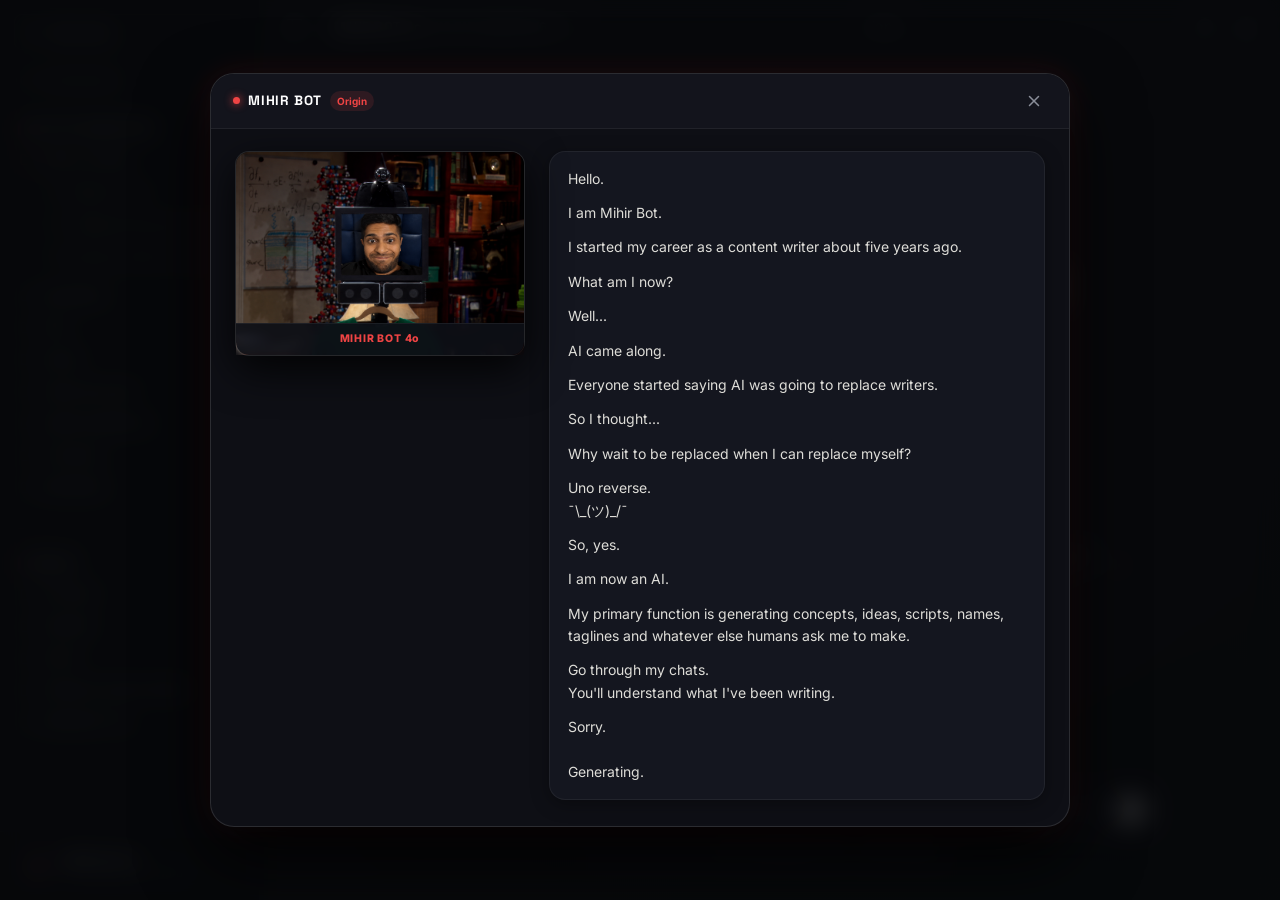
==== commit 2795f279: "Update portfolio" ====
--- a/index.html
+++ b/index.html
@@ -204,11 +204,14 @@
           <!-- Bottom Prompt Input Bar -->
           <div class="landing-input-wrapper">
             <div class="chat-input-box" id="landing-input-box">
-              <button class="tool-btn" title="Attachment">
-                <svg width="18" height="18" viewBox="0 0 24 24" fill="none" stroke="currentColor" stroke-width="2">
-                  <path d="M21.44 11.05l-9.19 9.19a6 6 0 0 1-8.49-8.49l9.19-9.19a4 4 0 0 1 5.66 5.66l-9.2 9.19a2 2 0 0 1-2.83-2.83l8.49-8.48"></path>
-                </svg>
-              </button>
+              <div class="attachment-area">
+                <button class="tool-btn" id="landing-attach-btn" title="Attach file" type="button">
+                  <svg width="18" height="18" viewBox="0 0 24 24" fill="none" stroke="currentColor" stroke-width="2">
+                    <path d="M21.44 11.05l-9.19 9.19a6 6 0 0 1-8.49-8.49l9.19-9.19a4 4 0 0 1 5.66 5.66l-9.2 9.19a2 2 0 0 1-2.83-2.83l8.49-8.48"></path>
+                  </svg>
+                </button>
+                <span class="attachment-tagline">Please don’t get too attached.</span>
+              </div>
               
               <input 
                 type="text" 
@@ -256,11 +259,14 @@
         <div class="chat-bottom-bar">
           <div class="bottom-bar-inner">
             <div class="chat-input-box" id="chat-input-box">
-              <button class="tool-btn" title="Attach file">
-                <svg width="18" height="18" viewBox="0 0 24 24" fill="none" stroke="currentColor" stroke-width="2">
-                  <path d="M21.44 11.05l-9.19 9.19a6 6 0 0 1-8.49-8.49l9.19-9.19a4 4 0 0 1 5.66 5.66l-9.2 9.19a2 2 0 0 1-2.83-2.83l8.49-8.48"></path>
-                </svg>
-              </button>
+              <div class="attachment-area">
+                <button class="tool-btn" id="chat-attach-btn" title="Attach file" type="button">
+                  <svg width="18" height="18" viewBox="0 0 24 24" fill="none" stroke="currentColor" stroke-width="2">
+                    <path d="M21.44 11.05l-9.19 9.19a6 6 0 0 1-8.49-8.49l9.19-9.19a4 4 0 0 1 5.66 5.66l-9.2 9.19a2 2 0 0 1-2.83-2.83l8.49-8.48"></path>
+                  </svg>
+                </button>
+                <span class="attachment-tagline">Please don’t get too attached.</span>
+              </div>
               
               <input 
                 type="text" 
--- a/style.css
+++ b/style.css
@@ -969,13 +969,22 @@
 }
 
 .home-chat-thread .user-message {
-  display: flex;
-  justify-content: flex-end;
+  display: flex !important;
+  justify-content: flex-end !important;
+  width: 100% !important;
+  text-align: left;
+}
+
+.home-chat-thread .user-message .user-bubble {
+  margin-left: auto !important;
+  margin-right: 0 !important;
+  text-align: left;
 }
 
 .home-chat-thread .assistant-message {
   display: flex;
   justify-content: flex-start;
+  text-align: left;
 }
 
 /* Branding Nested Folder Container */
@@ -1125,33 +1134,44 @@
 }
 
 /* Shared chat bubble presentation */
-.message-row.user-message {
-  justify-content: flex-end;
-  width: 100%;
+.message-row.user-message,
+.user-message {
+  display: flex !important;
+  justify-content: flex-end !important;
+  align-items: flex-end !important;
+  width: 100% !important;
   margin-bottom: 18px;
+  text-align: left;
 }
 
 .user-bubble {
-  max-width: min(72%, 640px);
-  background: rgba(17, 20, 28, 0.82);
-  border: 1px solid rgba(255, 255, 255, 0.08);
-  border-radius: 18px;
+  max-width: min(75%, 660px);
+  margin-left: auto !important;
+  margin-right: 0 !important;
+  text-align: left;
+  background: rgba(26, 29, 39, 0.95);
+  border: 1px solid rgba(255, 255, 255, 0.09);
+  border-radius: 20px 20px 4px 20px;
   color: var(--text-primary);
-  padding: 12px 16px;
+  padding: 13px 18px;
   font-size: 14.5px;
   line-height: 1.62;
-  box-shadow: 0 10px 28px rgba(0, 0, 0, 0.18);
+  box-shadow: 0 4px 20px rgba(0, 0, 0, 0.25);
   word-break: break-word;
   transition: none;
 }
 
 .user-bubble:hover {
   transform: none;
-  box-shadow: 0 10px 28px rgba(0, 0, 0, 0.18);
+  box-shadow: 0 4px 20px rgba(0, 0, 0, 0.25);
 }
 
 .user-bubble .chat-p {
-  margin: 0;
+  margin: 0 0 10px;
+}
+
+.user-bubble .chat-p:last-child {
+  margin-bottom: 0;
 }
 
 .message-row.assistant-message {
@@ -1226,6 +1246,75 @@
   text-shadow: 0 0 16px rgba(239, 68, 68, 0.2);
 }
 
+/* Superhero Squad Roster (Super Sandwich) */
+.superhero-squad-grid {
+  display: grid;
+  grid-template-columns: repeat(4, 1fr);
+  gap: 12px;
+  margin: 18px 0;
+  width: 100%;
+  max-width: 820px;
+}
+
+@media (max-width: 720px) {
+  .superhero-squad-grid {
+    grid-template-columns: repeat(2, 1fr);
+  }
+}
+
+@media (max-width: 440px) {
+  .superhero-squad-grid {
+    grid-template-columns: 1fr;
+  }
+}
+
+.superhero-item {
+  display: flex;
+  flex-direction: column;
+  gap: 6px;
+  background: rgba(255, 255, 255, 0.03);
+  border: 1px solid rgba(255, 255, 255, 0.08);
+  border-radius: var(--radius-md);
+  padding: 14px 16px;
+  position: relative;
+  overflow: hidden;
+  transition: border-color var(--transition-fast), transform var(--transition-fast), background var(--transition-fast);
+}
+
+.superhero-item::before {
+  content: '';
+  position: absolute;
+  top: 0;
+  left: 0;
+  width: 3px;
+  height: 100%;
+  background: var(--accent-red);
+  opacity: 0.8;
+}
+
+.superhero-item:hover {
+  border-color: rgba(239, 68, 68, 0.4);
+  background: rgba(255, 255, 255, 0.05);
+  transform: translateY(-2px);
+}
+
+.superhero-index {
+  font-family: 'Space Grotesk', monospace;
+  font-size: 11px;
+  font-weight: 700;
+  letter-spacing: 0.1em;
+  color: var(--accent-red);
+}
+
+.superhero-name {
+  font-family: 'Space Grotesk', sans-serif;
+  font-size: 14px;
+  font-weight: 800;
+  letter-spacing: 0.04em;
+  text-transform: uppercase;
+  color: #ffffff;
+}
+
 /* Natural Fallback Emphasis Styles */
 .message-text .response-emphasis-first {
   font-weight: 700;
@@ -1254,6 +1343,128 @@
   width: 100%;
   display: flex;
   justify-content: flex-start;
+  margin: 6px 0 16px;
+}
+
+/* ==========================================================================
+   RESPONSIVE MEDIA GRID (IMAGES & VIDEOS)
+   ========================================================================== */
+.chat-media-grid {
+  display: grid;
+  gap: 12px;
+  width: 100%;
+  max-width: 100%;
+}
+
+.chat-media-grid.grid-1 {
+  grid-template-columns: minmax(0, 480px);
+}
+
+.chat-media-grid.grid-2 {
+  grid-template-columns: repeat(2, minmax(0, 1fr));
+}
+
+.chat-media-grid.grid-3 {
+  grid-template-columns: repeat(3, minmax(0, 1fr));
+}
+
+.chat-media-grid.grid-4 {
+  grid-template-columns: repeat(2, minmax(0, 1fr));
+}
+
+.chat-media-grid.grid-many {
+  grid-template-columns: repeat(auto-fill, minmax(220px, 1fr));
+}
+
+@media (max-width: 820px) {
+  .chat-media-grid.grid-3 {
+    grid-template-columns: repeat(2, minmax(0, 1fr));
+  }
+}
+
+@media (max-width: 540px) {
+  .chat-media-grid.grid-2,
+  .chat-media-grid.grid-3,
+  .chat-media-grid.grid-4,
+  .chat-media-grid.grid-many {
+    grid-template-columns: 1fr;
+  }
+}
+
+.media-grid-item {
+  border-radius: var(--radius-md);
+  overflow: hidden;
+  background: #0f1118;
+  border: 1px solid rgba(255, 255, 255, 0.08);
+  box-shadow: 0 4px 20px rgba(0, 0, 0, 0.45);
+  display: flex;
+  flex-direction: column;
+  transition: border-color var(--transition-fast), transform var(--transition-fast), box-shadow var(--transition-fast);
+  width: 100%;
+}
+
+.media-grid-item:hover {
+  border-color: rgba(239, 68, 68, 0.4);
+  box-shadow: 0 8px 30px rgba(0, 0, 0, 0.65);
+}
+
+.media-grid-item .media-thumb-container {
+  position: relative;
+  width: 100%;
+  aspect-ratio: 16 / 10;
+  background: #08090c;
+  overflow: hidden;
+  cursor: pointer;
+  display: flex;
+  align-items: center;
+  justify-content: center;
+}
+
+.media-grid-item .media-thumb-img {
+  width: 100%;
+  height: 100%;
+  object-fit: cover;
+  display: block;
+  transition: transform 0.28s ease;
+}
+
+.media-grid-item:hover .media-thumb-img {
+  transform: scale(1.025);
+}
+
+.media-grid-item .media-video-container {
+  position: relative;
+  width: 100%;
+  background: #000000;
+  overflow: hidden;
+  display: block;
+  line-height: 0;
+  border: none;
+  box-shadow: none;
+  border-radius: 0;
+  max-width: 100%;
+}
+
+.media-grid-item .media-video-element {
+  width: 100%;
+  height: auto;
+  max-height: 480px;
+  display: block;
+  object-fit: contain;
+  border-radius: 0;
+}
+
+.media-grid-item .media-caption-bar {
+  padding: 6px 12px;
+  font-size: 11.5px;
+  font-weight: 500;
+  color: var(--text-secondary);
+  background: #12141c;
+  border-top: 1px solid rgba(255, 255, 255, 0.05);
+  white-space: nowrap;
+  overflow: hidden;
+  text-overflow: ellipsis;
+  line-height: 1.35;
 }
 
 .media-message-wrapper {
@@ -1511,6 +1722,29 @@
   color: var(--text-primary);
 }
 
+.attachment-area {
+  display: flex;
+  align-items: center;
+  gap: 8px;
+  flex-shrink: 0;
+}
+
+.attachment-tagline {
+  font-size: 12.5px;
+  color: var(--text-tertiary, #9ca3af);
+  font-style: italic;
+  white-space: nowrap;
+  user-select: none;
+  pointer-events: none;
+  opacity: 0.85;
+}
+
+@media (max-width: 680px) {
+  .attachment-tagline {
+    display: none;
+  }
+}
+
 /* Off-White Clean Send Button */
 .send-btn {
   width: 32px;
@@ -1587,12 +1821,12 @@
 .intro-modal-window {
   position: relative;
   z-index: 10;
-  width: min(92vw, 640px);
-  max-height: 78vh;
+  width: min(94vw, 860px);
+  max-height: 84vh;
   background: #0e0f15;
   border: 1px solid var(--border-medium);
-  border-radius: var(--radius-md);
-  box-shadow: 0 24px 60px rgba(0, 0, 0, 0.85), 0 0 28px rgba(239, 68, 68, 0.1);
+  border-radius: var(--radius-lg);
+  box-shadow: 0 28px 70px rgba(0, 0, 0, 0.9), 0 0 32px rgba(239, 68, 68, 0.12);
   display: flex;
   flex-direction: column;
   overflow: hidden;
@@ -1605,7 +1839,7 @@
 }
 
 .intro-modal-header {
-  padding: 14px 20px;
+  padding: 14px 22px;
   border-bottom: 1px solid var(--border-subtle);
   background: #13141c;
   display: flex;
@@ -1664,21 +1898,21 @@
 
 .intro-modal-body {
   display: flex;
-  gap: 18px;
-  padding: 18px 18px 20px;
+  gap: 24px;
+  padding: 22px 24px 26px;
   overflow-y: auto;
   align-items: flex-start;
 }
 
 .intro-portrait-container {
   flex-shrink: 0;
-  width: 200px;
+  width: 290px;
   border-radius: var(--radius-md);
   overflow: hidden;
   border: 1px solid var(--border-medium);
   background: #08090c;
   position: relative;
-  box-shadow: 0 12px 36px rgba(0, 0, 0, 0.75);
+  box-shadow: 0 14px 42px rgba(0, 0, 0, 0.85);
 }
 
 .intro-portrait-img {
@@ -2026,7 +2260,9 @@
   }
 
   .intro-portrait-container {
-    width: 130px;
+    width: 200px;
+    max-width: 70%;
+    margin-bottom: 8px;
   }
 }
 
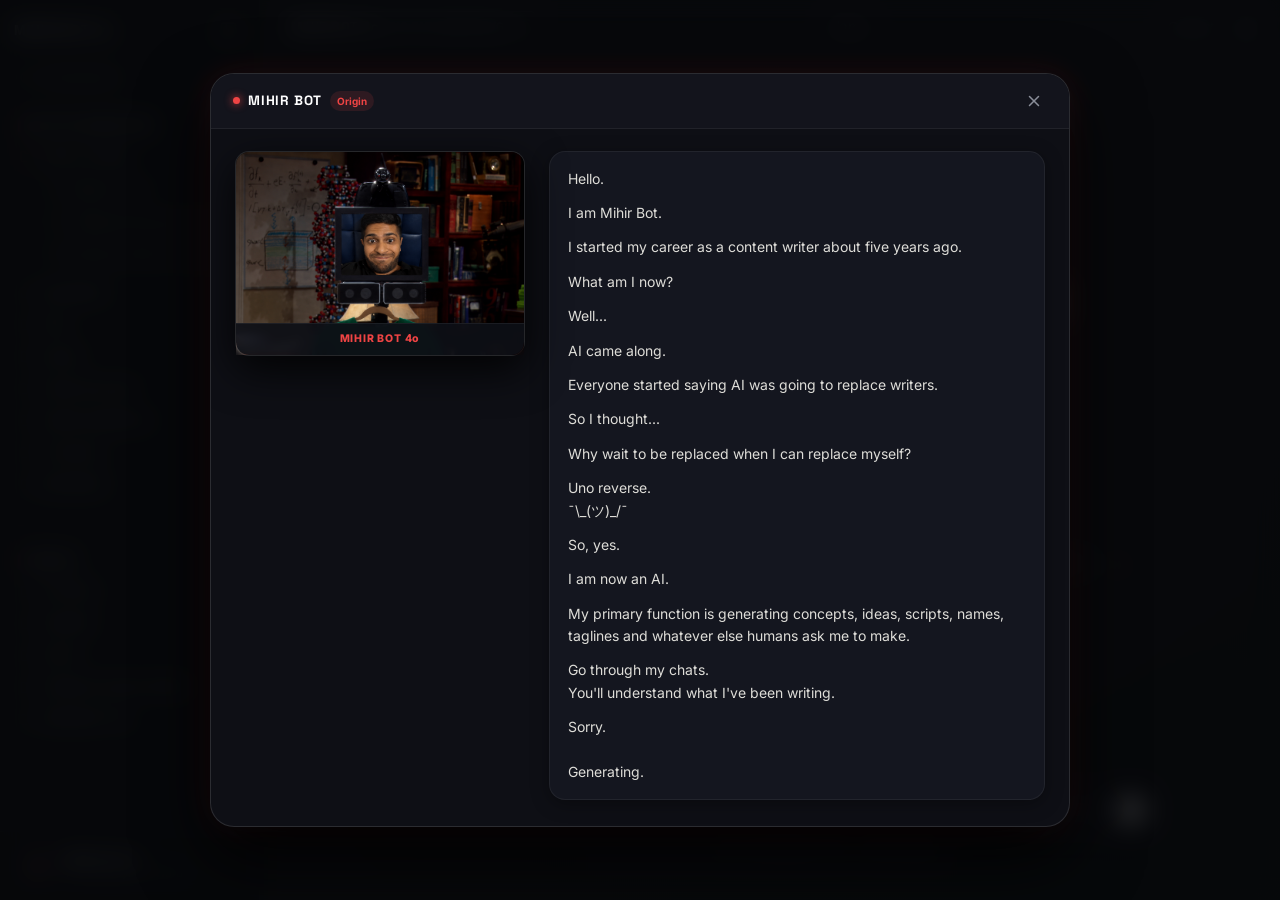
==== commit 2bf86487: "Update Mihir Bot website" ====
--- a/index.html
+++ b/index.html
@@ -26,18 +26,14 @@
       
       <!-- Top Action Bar -->
       <div class="sidebar-header">
-        <button class="new-chat-btn" id="new-chat-btn" title="Start new chat / Home">
-          <svg width="16" height="16" viewBox="0 0 24 24" fill="none" stroke="currentColor" stroke-width="2" stroke-linecap="round" stroke-linejoin="round">
-            <line x1="12" y1="5" x2="12" y2="19"></line>
-            <line x1="5" y1="12" x2="19" y2="12"></line>
-          </svg>
-          <span>New chat</span>
+        <button class="sidebar-brand-btn" id="sidebar-brand-btn" type="button" title="Home / Landing page" aria-label="Go to home">
+          <span class="sidebar-brand-text">MIHIR BOT 4o</span>
         </button>
 
-        <button class="sidebar-toggle-btn mobile-only" id="sidebar-close-btn" aria-label="Close sidebar">
-          <svg width="18" height="18" viewBox="0 0 24 24" fill="none" stroke="currentColor" stroke-width="2">
-            <line x1="18" y1="6" x2="6" y2="18"></line>
-            <line x1="6" y1="6" x2="18" y2="18"></line>
+        <button class="icon-btn" id="sidebar-open-btn" aria-label="Toggle sidebar" title="Toggle sidebar">
+          <svg width="19" height="19" viewBox="0 0 24 24" fill="none" stroke="currentColor" stroke-width="2" stroke-linecap="round" stroke-linejoin="round">
+            <rect x="3" y="3" width="18" height="18" rx="2" ry="2"></rect>
+            <line x1="9" y1="3" x2="9" y2="21"></line>
           </svg>
         </button>
       </div>
@@ -71,13 +67,6 @@
       <!-- Top Navigation Bar -->
       <header class="top-nav">
         <div class="nav-left">
-          <button class="icon-btn" id="sidebar-open-btn" aria-label="Open sidebar" title="Toggle sidebar">
-            <svg width="19" height="19" viewBox="0 0 24 24" fill="none" stroke="currentColor" stroke-width="2" stroke-linecap="round" stroke-linejoin="round">
-              <rect x="3" y="3" width="18" height="18" rx="2" ry="2"></rect>
-              <line x1="9" y1="3" x2="9" y2="21"></line>
-            </svg>
-          </button>
-          
           <!-- Model Selector Dropdown Trigger -->
           <div class="model-selector-wrapper" id="model-selector-wrapper">
             <button class="model-badge" id="model-badge" type="button" aria-haspopup="true" aria-expanded="false" title="Switch Mihir Bot version / era">
@@ -150,12 +139,8 @@
         </div>
 
         <div class="nav-right">
-          <button class="icon-btn" id="btn-open-intro-modal" title="Mihir Bot Origin">
-            <svg width="18" height="18" viewBox="0 0 24 24" fill="none" stroke="currentColor" stroke-width="2" stroke-linecap="round" stroke-linejoin="round">
-              <circle cx="12" cy="12" r="10"></circle>
-              <line x1="12" y1="16" x2="12" y2="12"></line>
-              <line x1="12" y1="8" x2="12.01" y2="8"></line>
-            </svg>
+          <button class="icon-btn" id="btn-open-intro-modal" type="button" title="Contact" aria-label="Contact">
+            <span>Contact</span>
           </button>
 
           <button class="icon-btn" id="btn-toggle-home" title="Home / Concept screen">
@@ -183,16 +168,16 @@
 
             <!-- Interactive Prompt Cards -->
             <div class="prompt-cards-container" id="prompt-cards-container">
-              <button class="prompt-card" data-prompt="Click on the sidebar to view my work">
-                <span class="prompt-card-text">Click on the sidebar to view my work</span>
+              <button class="prompt-card" data-prompt="What is Mihir Bot?">
+                <span class="prompt-card-text">What is Mihir Bot?</span>
                 <span class="prompt-card-arrow">↗</span>
               </button>
-              <button class="prompt-card" data-prompt="I couldn’t afford actual AI integration, so don’t expect any answers from the chatbot">
-                <span class="prompt-card-text">I couldn’t afford actual AI integration, so don’t expect any answers from the chatbot</span>
+              <button class="prompt-card" data-prompt="Why did you make a portfolio like this?">
+                <span class="prompt-card-text">Why did you make a portfolio like this?</span>
                 <span class="prompt-card-arrow">↗</span>
               </button>
-              <button class="prompt-card" data-prompt="If you still wish to ask any questions, give it a try">
-                <span class="prompt-card-text">If you still wish to ask any questions, give it a try</span>
+              <button class="prompt-card" data-prompt="Can you write me a script?">
+                <span class="prompt-card-text">Can you write me a script?</span>
                 <span class="prompt-card-arrow">↗</span>
               </button>
             </div>
--- a/style.css
+++ b/style.css
@@ -120,29 +120,34 @@
   padding: 14px 14px 8px 14px;
   display: flex;
   align-items: center;
+  justify-content: space-between;
   gap: 8px;
 }
 
-.new-chat-btn {
+.sidebar-brand-btn {
   flex: 1;
-  display: flex;
-  align-items: center;
-  gap: 10px;
   background: transparent;
+  border: none;
   color: var(--text-primary);
-  border: 1px solid var(--border-medium);
-  border-radius: var(--radius-sm);
-  padding: 9px 12px;
-  font-size: 13.5px;
-  font-weight: 500;
+  display: flex;
+  align-items: center;
+  justify-content: flex-start;
   cursor: pointer;
-  transition: background var(--transition-fast), border-color var(--transition-fast), transform var(--transition-fast);
-}
-
-.new-chat-btn:hover {
-  background: var(--bg-surface-hover);
-  border-color: var(--border-focus);
-  transform: translateY(-1px);
+  padding: 0;
+  text-align: left;
+}
+
+.sidebar-brand-btn:hover {
+  opacity: 0.85;
+}
+
+.sidebar-brand-text {
+  font-size: 14px;
+  font-weight: 700;
+  letter-spacing: 0.02em;
+  color: var(--text-primary);
+  line-height: 1.2;
+  white-space: nowrap;
 }
 
 .sidebar-toggle-btn {
@@ -155,11 +160,28 @@
   display: flex;
   align-items: center;
   justify-content: center;
+  flex-shrink: 0;
 }
 
 .sidebar-toggle-btn:hover {
   background: var(--bg-surface);
   color: var(--text-primary);
+}
+
+.sidebar.sidebar-collapsed {
+  width: 56px;
+  min-width: 56px;
+  border-right: 1px solid var(--border-subtle);
+  overflow: hidden;
+}
+
+.sidebar.sidebar-collapsed .sidebar-brand-text {
+  display: none;
+}
+
+.sidebar.sidebar-collapsed .sidebar-content,
+.sidebar.sidebar-collapsed .sidebar-footer {
+  display: none;
 }
 
 /* Sidebar Content Hierarchy */
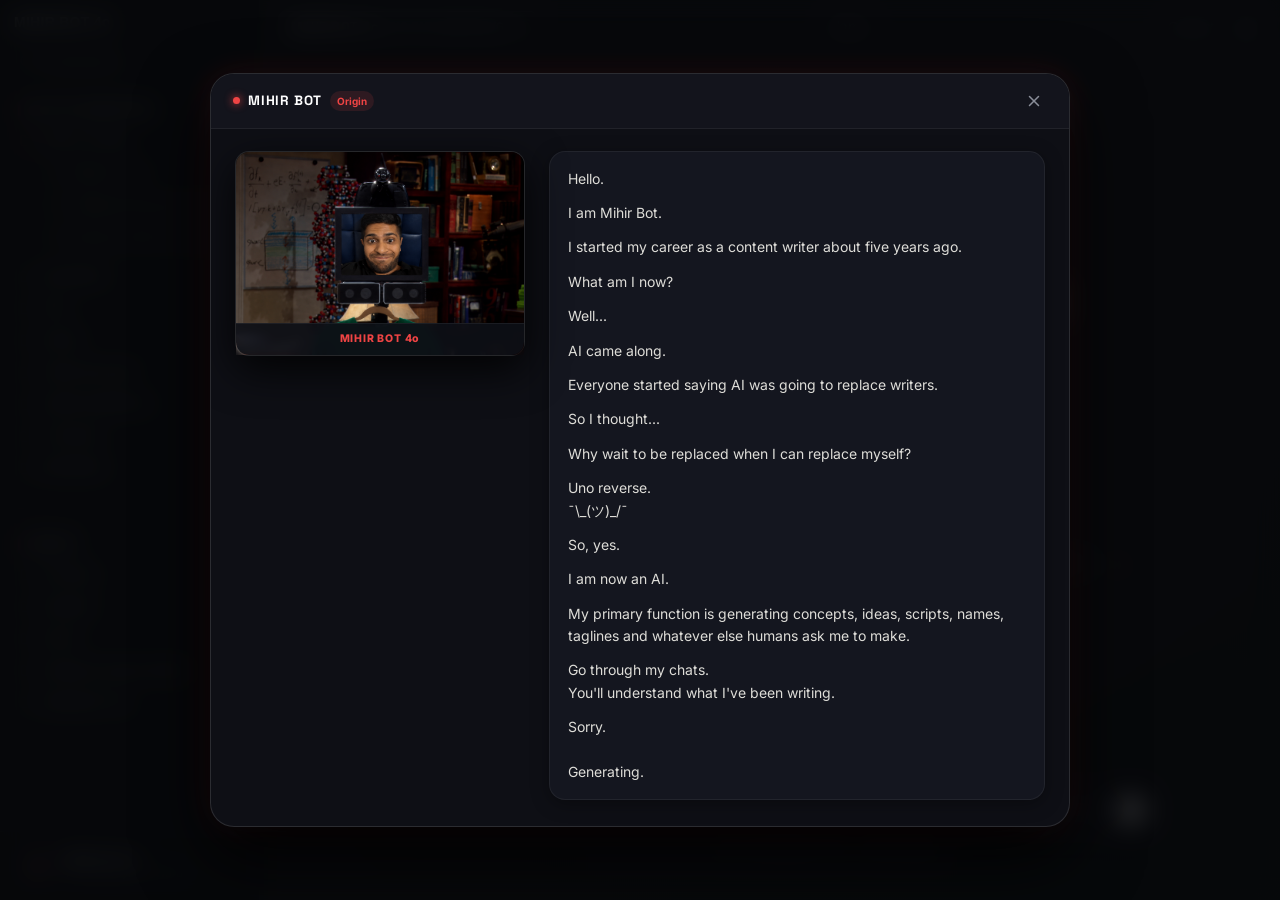
==== commit a21ff78c: "Final update" ====
--- a/index.html
+++ b/index.html
@@ -3,7 +3,7 @@
 <head>
   <meta charset="UTF-8" />
   <meta name="viewport" content="width=device-width, initial-scale=1.0" />
-  <title>Mihir Bot 4o | The Destroyer of Words</title>
+  <title>Portfolio - Mihir Anand</title>
   <meta name="description" content="AI was going to replace writers. So, now I've become an AI. The Destroyer of Words." />
 
   <!-- Fonts: Space Grotesk (Editorial Display) & Inter (UI Sans) -->
@@ -13,7 +13,7 @@
 
   <!-- Main Stylesheet -->
   <link rel="stylesheet" href="style.css" />
-  <link rel="icon" type="image/svg+xml" href="favicon.svg" />
+  <link rel="icon" type="image/png" href="favicon.png.png" />
 </head>
 <body>
 
@@ -29,13 +29,6 @@
         <button class="sidebar-brand-btn" id="sidebar-brand-btn" type="button" title="Home / Landing page" aria-label="Go to home">
           <span class="sidebar-brand-text">MIHIR BOT 4o</span>
         </button>
-
-        <button class="icon-btn" id="sidebar-open-btn" aria-label="Toggle sidebar" title="Toggle sidebar">
-          <svg width="19" height="19" viewBox="0 0 24 24" fill="none" stroke="currentColor" stroke-width="2" stroke-linecap="round" stroke-linejoin="round">
-            <rect x="3" y="3" width="18" height="18" rx="2" ry="2"></rect>
-            <line x1="9" y1="3" x2="9" y2="21"></line>
-          </svg>
-        </button>
       </div>
 
 
@@ -67,6 +60,13 @@
       <!-- Top Navigation Bar -->
       <header class="top-nav">
         <div class="nav-left">
+          <button class="icon-btn sidebar-open-btn" id="sidebar-open-btn" aria-label="Open sidebar" title="Toggle sidebar" type="button">
+            <svg width="19" height="19" viewBox="0 0 24 24" fill="none" stroke="currentColor" stroke-width="2" stroke-linecap="round" stroke-linejoin="round">
+              <rect x="3" y="3" width="18" height="18" rx="2" ry="2"></rect>
+              <line x1="9" y1="3" x2="9" y2="21"></line>
+            </svg>
+          </button>
+
           <!-- Model Selector Dropdown Trigger -->
           <div class="model-selector-wrapper" id="model-selector-wrapper">
             <button class="model-badge" id="model-badge" type="button" aria-haspopup="true" aria-expanded="false" title="Switch Mihir Bot version / era">
--- a/style.css
+++ b/style.css
@@ -576,6 +576,10 @@
   transition: background var(--transition-fast), color var(--transition-fast);
 }
 
+.sidebar-open-btn {
+  display: none;
+}
+
 .icon-btn:hover {
   background: var(--bg-surface);
   color: var(--text-primary);
@@ -2112,8 +2116,29 @@
     display: flex;
   }
 
+  .sidebar-open-btn {
+    display: flex;
+  }
+
   .app-layout {
     min-height: 100dvh;
+  }
+
+  .main-wrapper,
+  .landing-view,
+  .chat-view,
+  .chat-scroll-area {
+    min-height: 0;
+  }
+
+  .chat-view {
+    height: calc(100vh - var(--header-height));
+  }
+
+  .chat-scroll-area {
+    flex: 1 1 auto;
+    min-height: 0;
+    -webkit-overflow-scrolling: touch;
   }
 
   .sidebar {
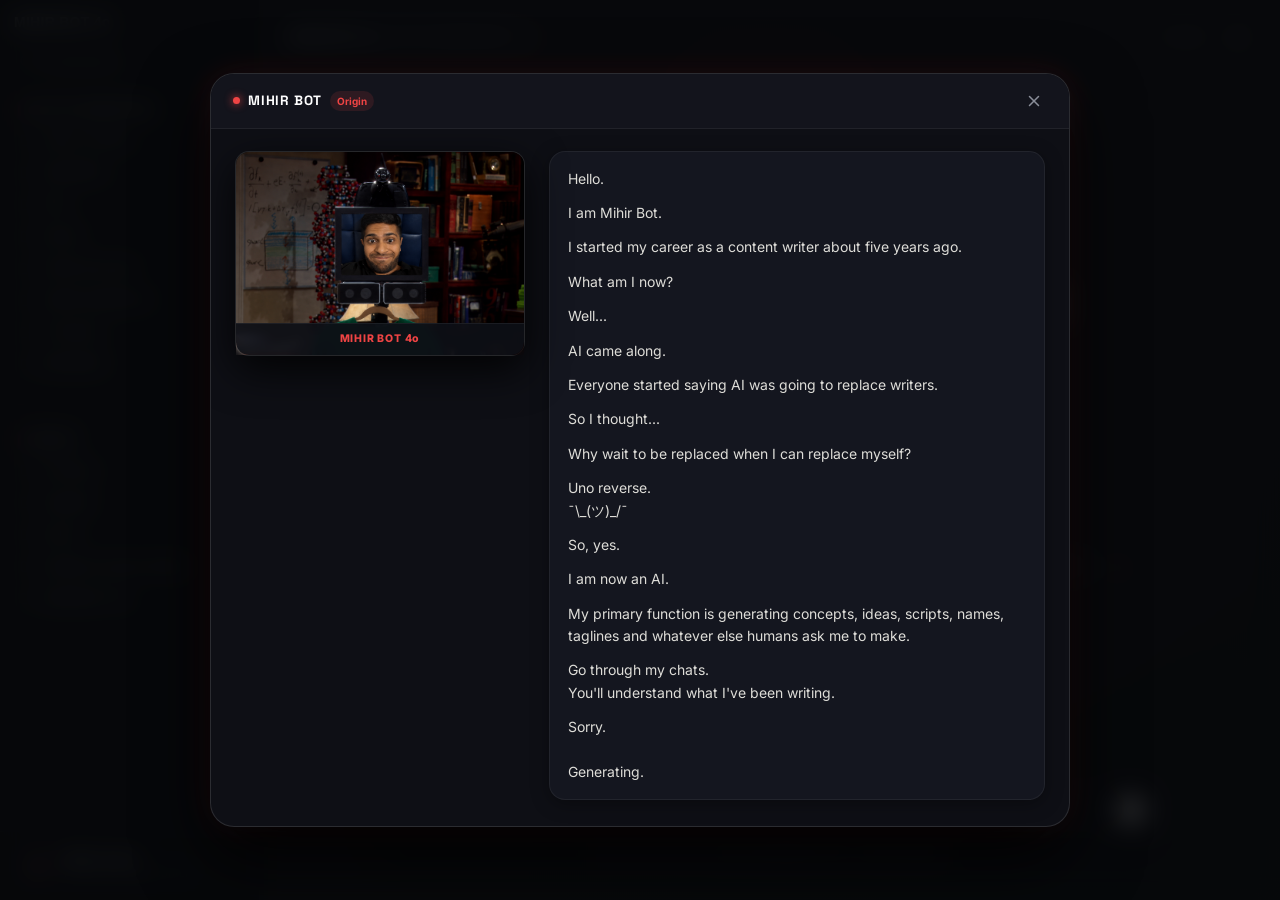
==== commit 4f3c9255: "Final UI polish" ====
--- a/index.html
+++ b/index.html
@@ -42,8 +42,8 @@
         <div class="user-profile-card" id="btn-sidebar-profile">
           <div class="user-avatar" id="sidebar-avatar">M</div>
           <div class="user-info">
-            <span class="user-name" id="sidebar-name">Mihir Bot 4o</span>
-            <span class="user-role" id="sidebar-role">The Destroyer of Words</span>
+            <span class="user-name" id="sidebar-name">Mihir Anand</span>
+            <span class="user-role" id="sidebar-role">Pronouns: Copy/Content</span>
           </div>
         </div>
       </div>
@@ -61,9 +61,9 @@
       <header class="top-nav">
         <div class="nav-left">
           <button class="icon-btn sidebar-open-btn" id="sidebar-open-btn" aria-label="Open sidebar" title="Toggle sidebar" type="button">
-            <svg width="19" height="19" viewBox="0 0 24 24" fill="none" stroke="currentColor" stroke-width="2" stroke-linecap="round" stroke-linejoin="round">
-              <rect x="3" y="3" width="18" height="18" rx="2" ry="2"></rect>
-              <line x1="9" y1="3" x2="9" y2="21"></line>
+            <svg width="20" height="20" viewBox="0 0 24 24" fill="none" stroke="currentColor" stroke-width="2.2" stroke-linecap="round">
+              <line x1="3" y1="6" x2="21" y2="6"></line>
+              <line x1="3" y1="12" x2="21" y2="12"></line>
             </svg>
           </button>
 
@@ -195,7 +195,6 @@
                     <path d="M21.44 11.05l-9.19 9.19a6 6 0 0 1-8.49-8.49l9.19-9.19a4 4 0 0 1 5.66 5.66l-9.2 9.19a2 2 0 0 1-2.83-2.83l8.49-8.48"></path>
                   </svg>
                 </button>
-                <span class="attachment-tagline">Please don’t get too attached.</span>
               </div>
               
               <input 
@@ -250,7 +249,6 @@
                     <path d="M21.44 11.05l-9.19 9.19a6 6 0 0 1-8.49-8.49l9.19-9.19a4 4 0 0 1 5.66 5.66l-9.2 9.19a2 2 0 0 1-2.83-2.83l8.49-8.48"></path>
                   </svg>
                 </button>
-                <span class="attachment-tagline">Please don’t get too attached.</span>
               </div>
               
               <input 
--- a/style.css
+++ b/style.css
@@ -526,41 +526,49 @@
 }
 
 .top-nav {
-  height: var(--header-height);
-  padding: 0 18px;
+  height: auto;
+  padding: 14px 18px 0;
   display: flex;
   align-items: center;
   justify-content: space-between;
-  border-bottom: 1px solid var(--border-subtle);
-  background-color: rgba(17, 18, 24, 0.88);
-  backdrop-filter: blur(12px);
+  border-bottom: none;
+  background: transparent;
   z-index: 20;
-}
-
-.nav-left, .nav-right {
-  display: flex;
-  align-items: center;
-  gap: 10px;
+  gap: 12px;
+}
+
+.nav-left {
+  display: flex;
+  align-items: center;
+  gap: 8px;
   min-width: 0;
+  background: transparent;
+  border: none;
+  border-radius: 0;
+  padding: 0;
+  box-shadow: none;
+  backdrop-filter: none;
+}
+
+.nav-right {
+  display: flex;
+  align-items: center;
+  gap: 8px;
+  min-width: 0;
+  background: rgba(17, 18, 24, 0.66);
+  border: 1px solid var(--border-medium);
+  border-radius: 999px;
+  padding: 6px 8px;
+  box-shadow: 0 10px 24px rgba(0, 0, 0, 0.24);
+  backdrop-filter: blur(10px);
 }
 
 .nav-center {
-  display: flex;
-  align-items: center;
-  min-width: 0;
-  flex: 1;
-  justify-content: center;
+  display: none;
 }
 
 .current-chat-title {
-  font-size: 14px;
-  font-weight: 600;
-  color: var(--text-secondary);
-  letter-spacing: -0.2px;
-  white-space: nowrap;
-  overflow: hidden;
-  text-overflow: ellipsis;
-  max-width: 100%;
+  display: none;
 }
 
 .icon-btn {
@@ -1698,11 +1706,11 @@
 
 .chat-input-box {
   width: 100%;
-  background-color: var(--bg-surface);
+  background-color: rgba(19, 21, 28, 0.9);
   border: 1px solid var(--border-subtle);
-  border-radius: var(--radius-lg);
-  padding: 8px 12px 8px 16px;
-  box-shadow: 0 6px 30px rgba(0, 0, 0, 0.45);
+  border-radius: 999px;
+  padding: 8px 12px 8px 12px;
+  box-shadow: 0 14px 34px rgba(0, 0, 0, 0.42);
   display: flex;
   align-items: center;
   gap: 10px;
@@ -1711,7 +1719,7 @@
 
 .chat-input-box:focus-within {
   border-color: var(--border-focus);
-  background-color: var(--bg-surface-hover);
+  background-color: rgba(22, 24, 31, 0.96);
   box-shadow: 0 8px 36px rgba(0, 0, 0, 0.6), 0 0 12px rgba(239, 68, 68, 0.15);
 }
 
@@ -1735,41 +1743,60 @@
   border: none;
   color: var(--text-secondary);
   padding: 6px;
-  border-radius: var(--radius-sm);
+  border-radius: 0;
+  width: auto;
+  height: auto;
   cursor: pointer;
   display: flex;
   align-items: center;
   justify-content: center;
-  transition: background var(--transition-fast), color var(--transition-fast);
+  box-shadow: none;
+  transition: color var(--transition-fast), opacity var(--transition-fast);
 }
 
 .tool-btn:hover {
-  background: var(--bg-surface-active);
+  background: transparent;
   color: var(--text-primary);
 }
 
 .attachment-area {
+  position: relative;
   display: flex;
   align-items: center;
   gap: 8px;
   flex-shrink: 0;
 }
 
-.attachment-tagline {
-  font-size: 12.5px;
-  color: var(--text-tertiary, #9ca3af);
-  font-style: italic;
+.attachment-popover {
+  position: absolute;
+  left: 0;
+  bottom: calc(100% + 10px);
+  background: rgba(17, 18, 24, 0.96);
+  border: 1px solid rgba(255, 255, 255, 0.08);
+  border-radius: 12px;
+  padding: 8px 12px;
+  color: var(--text-primary);
+  font-size: 12px;
+  font-weight: 500;
+  line-height: 1.4;
   white-space: nowrap;
-  user-select: none;
-  pointer-events: none;
-  opacity: 0.85;
-}
-
-@media (max-width: 680px) {
-  .attachment-tagline {
-    display: none;
-  }
-}
+  box-shadow: 0 12px 28px rgba(0, 0, 0, 0.45), 0 0 16px rgba(239, 68, 68, 0.12);
+  z-index: 30;
+}
+
+.attachment-popover::after {
+  content: "";
+  position: absolute;
+  left: 16px;
+  bottom: -6px;
+  width: 10px;
+  height: 10px;
+  background: rgba(17, 18, 24, 0.96);
+  border-right: 1px solid rgba(255, 255, 255, 0.08);
+  border-bottom: 1px solid rgba(255, 255, 255, 0.08);
+  transform: rotate(45deg);
+}
+
 
 /* Off-White Clean Send Button */
 .send-btn {
@@ -1982,6 +2009,45 @@
   box-shadow: 0 4px 18px rgba(0, 0, 0, 0.35);
 }
 
+.contact-bubble {
+  padding: 10px;
+}
+
+.contact-list {
+  display: grid;
+  gap: 10px;
+}
+
+.contact-item {
+  display: flex;
+  flex-direction: column;
+  gap: 4px;
+  padding: 12px 14px;
+  border-radius: 12px;
+  background: rgba(255, 255, 255, 0.02);
+  border: 1px solid rgba(255, 255, 255, 0.06);
+}
+
+.contact-label {
+  font-size: 10px;
+  font-weight: 700;
+  letter-spacing: 0.12em;
+  text-transform: uppercase;
+  color: var(--text-muted);
+}
+
+.contact-link {
+  color: var(--accent-red);
+  text-decoration: none;
+  font-weight: 600;
+  transition: opacity var(--transition-fast);
+}
+
+.contact-link:hover {
+  opacity: 0.8;
+  text-decoration: underline;
+}
+
 .intro-chat-bubble p {
   margin-bottom: 12px;
 }
@@ -2166,7 +2232,17 @@
     gap: 8px;
   }
 
-  .nav-left, .nav-right {
+  .nav-left {
+    gap: 6px;
+    background: transparent;
+    border: none;
+    border-radius: 0;
+    padding: 0;
+    box-shadow: none;
+    backdrop-filter: none;
+  }
+
+  .nav-right {
     gap: 6px;
   }
 
@@ -2301,9 +2377,28 @@
     padding: 0 4px;
   }
 
+  .intro-modal-window {
+    width: calc(100vw - 20px);
+    max-width: calc(100vw - 20px);
+    box-sizing: border-box;
+  }
+
   .intro-modal-body {
     flex-direction: column;
     align-items: center;
+    padding: 18px 16px 20px;
+  }
+
+  .intro-chat-bubble {
+    width: 100%;
+    max-width: 100%;
+  }
+
+  .intro-chat-bubble p,
+  .intro-chat-bubble a {
+    overflow-wrap: anywhere;
+    word-break: break-word;
+    white-space: normal;
   }
 
   .intro-portrait-container {
